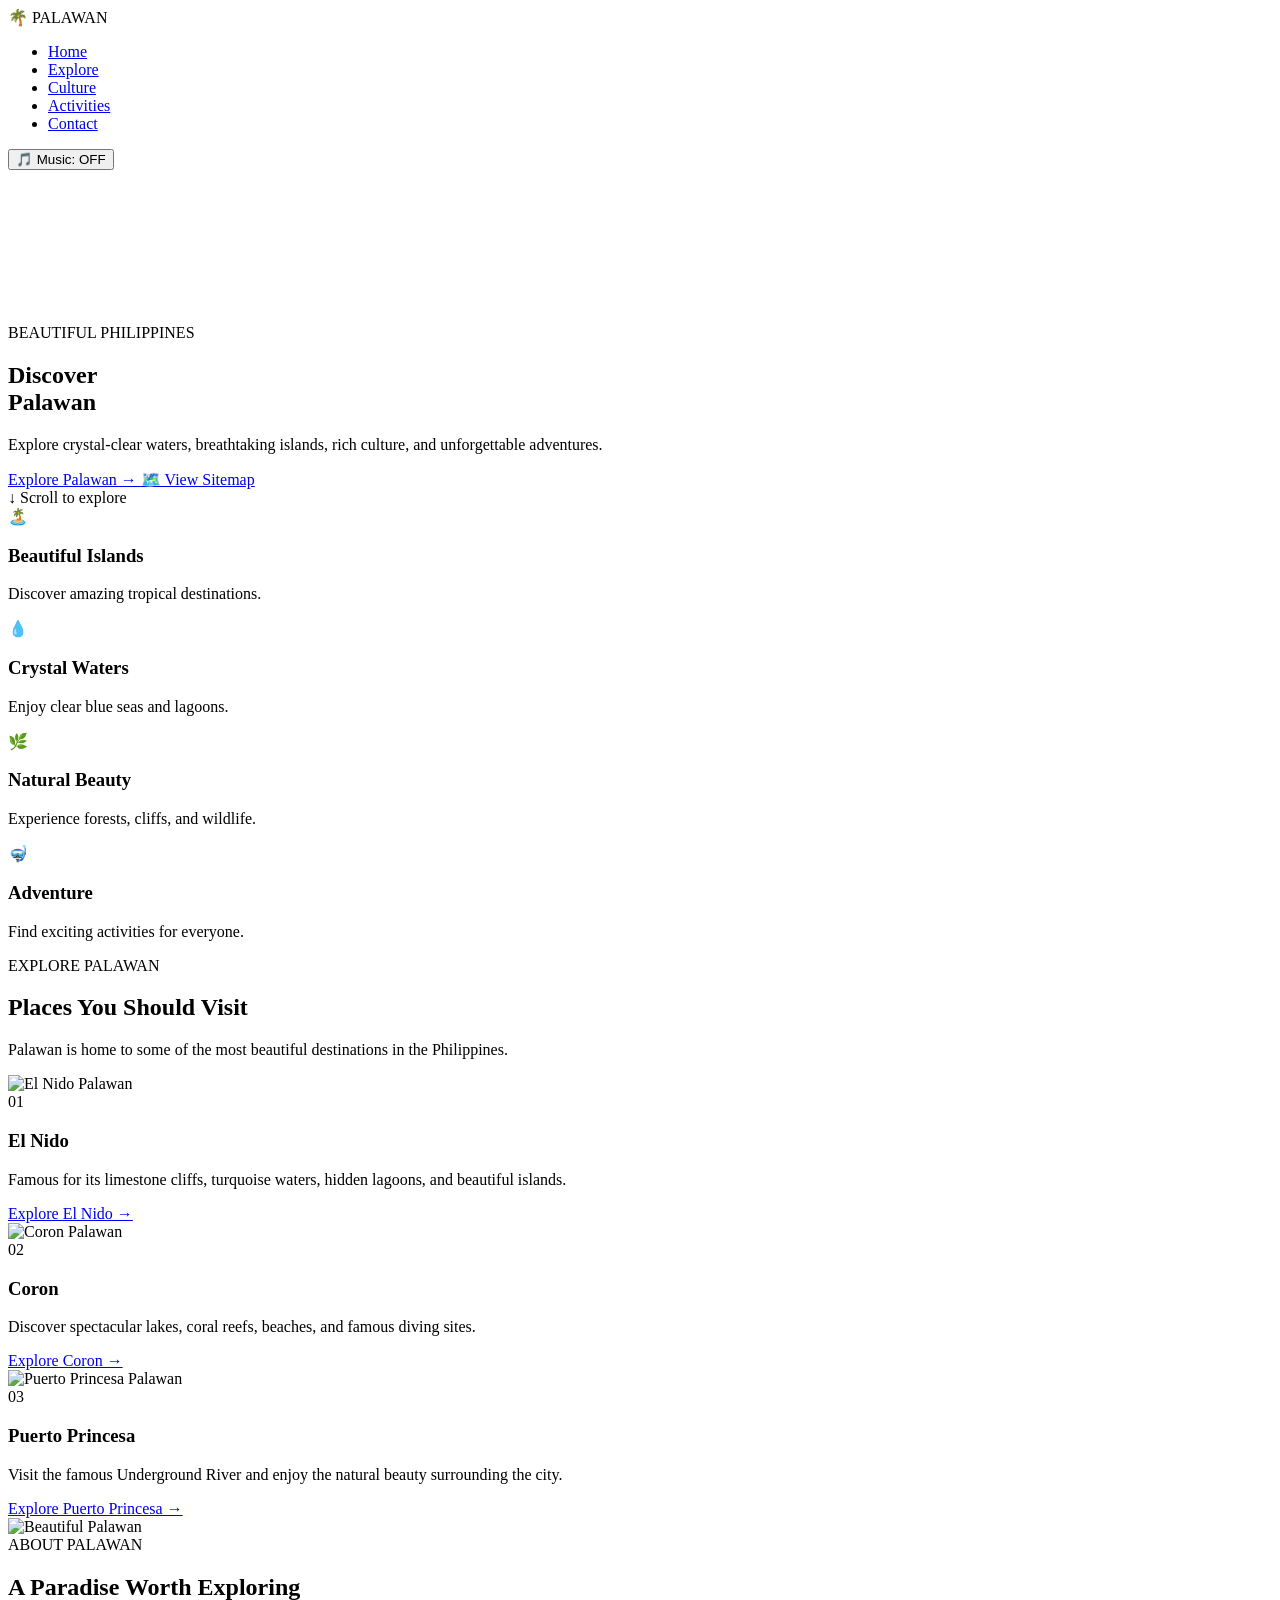
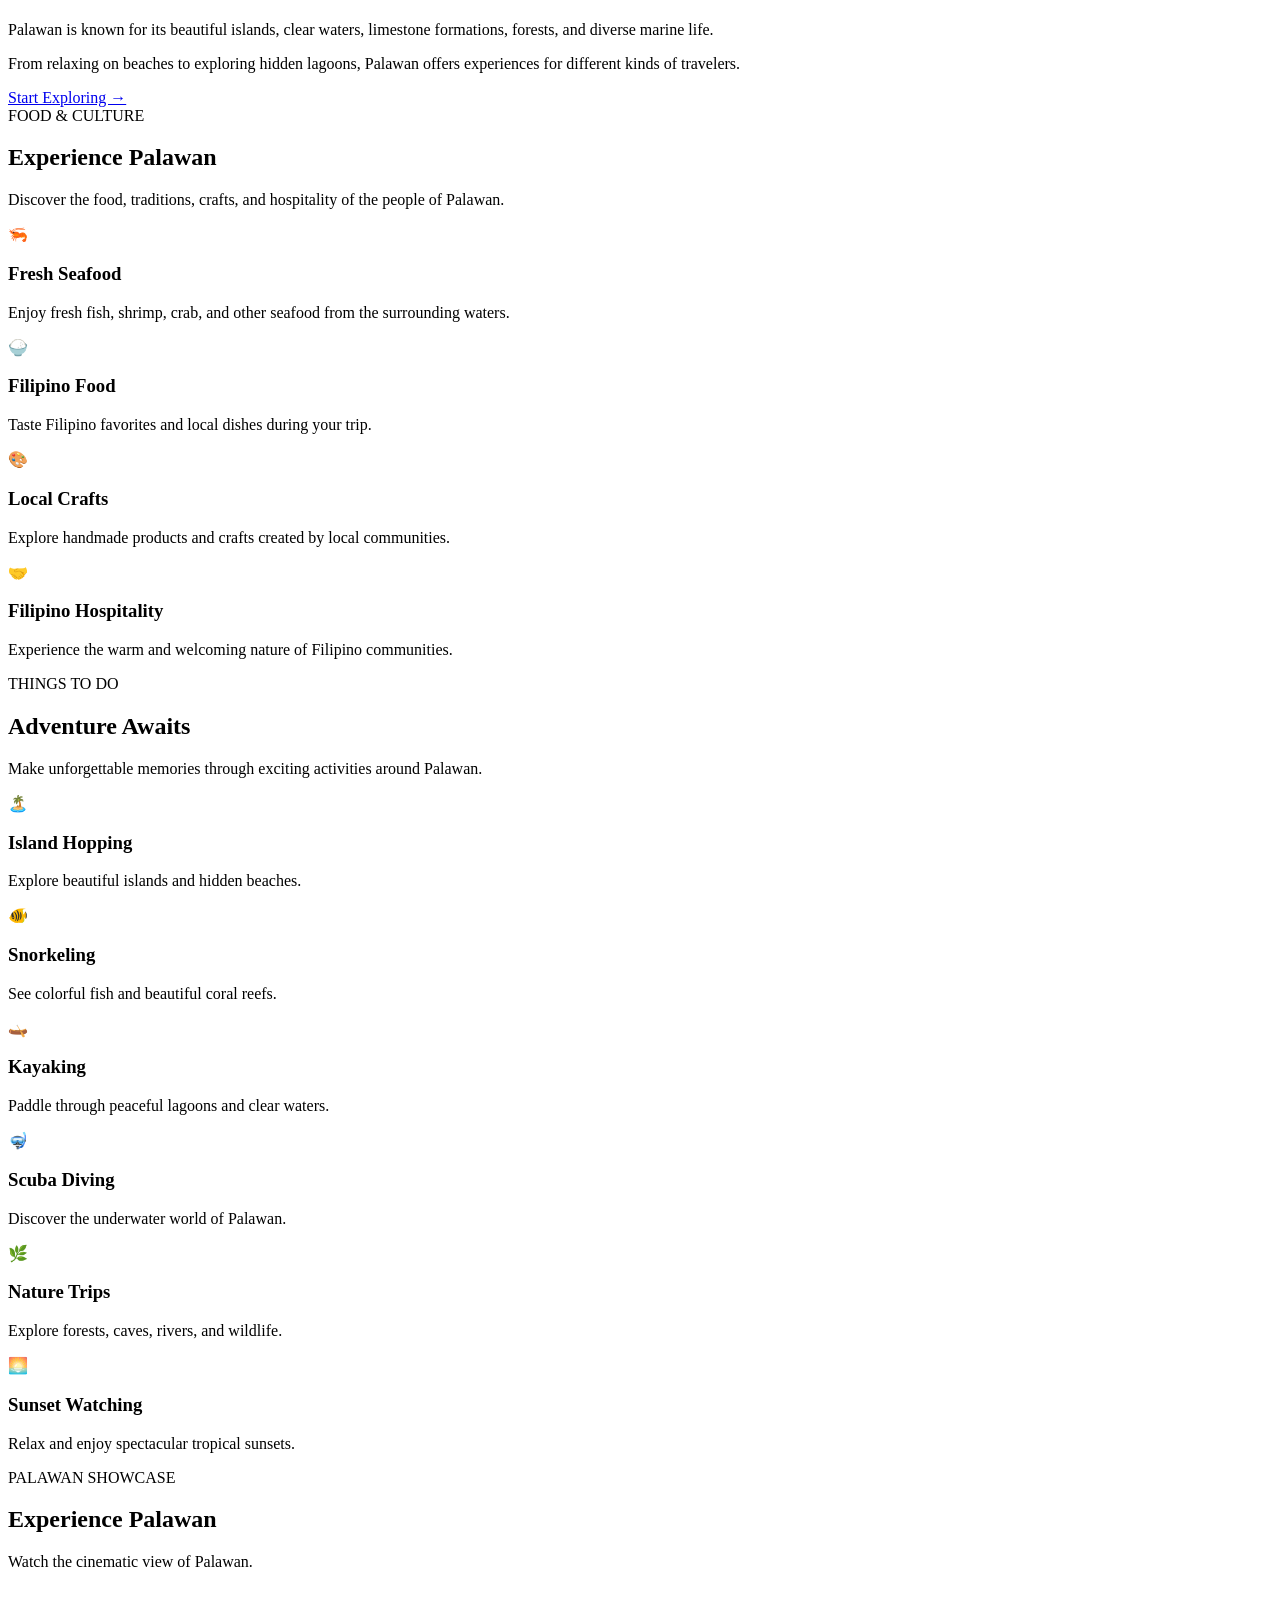
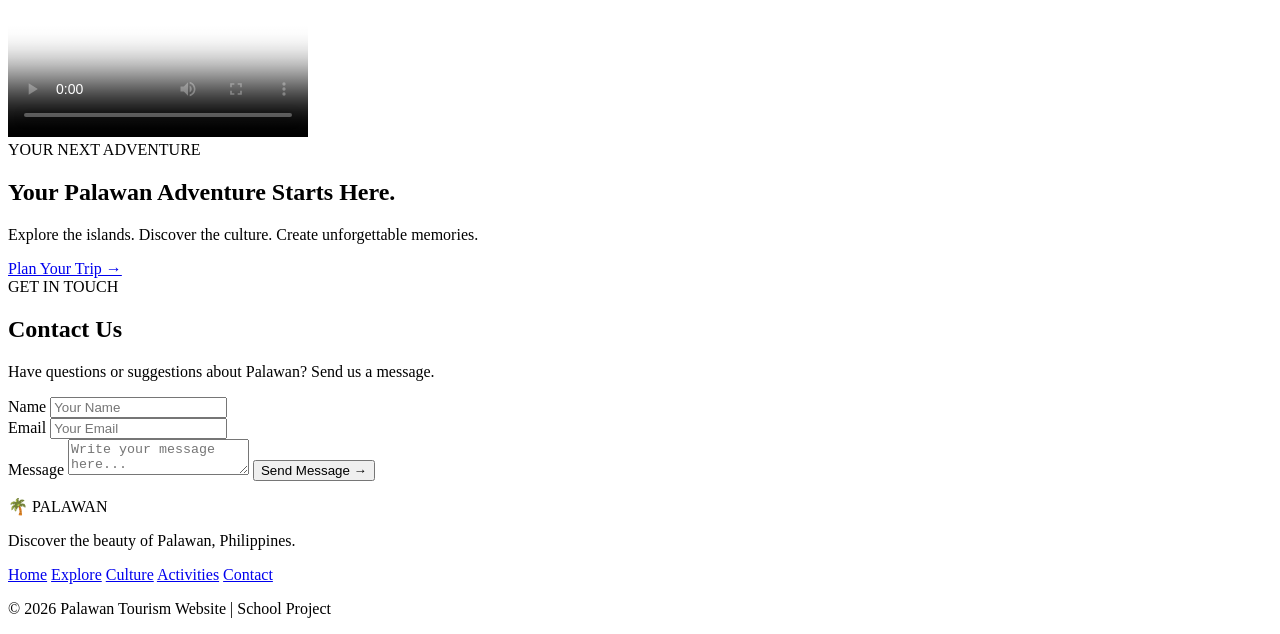
==== index.html @ cff5b1d9 "Create index.html" ====
<!DOCTYPE html>
<html lang="en">

<head>
    <meta charset="UTF-8">
    <meta name="viewport" content="width=device-width, initial-scale=1.0">
    <title>Discover Palawan | Beautiful Philippines</title>
    <link rel="stylesheet" href="CSS/style.css">
</head>

<body>

<header>
    <nav class="navbar">
        <div class="logo">🌴 PALAWAN</div>

        <ul class="nav-links">
            <li><a href="#home">Home</a></li>
            <li><a href="#explore">Explore</a></li>
            <li><a href="#culture">Culture</a></li>
            <li><a href="#activities">Activities</a></li>
            <li><a href="#contact">Contact</a></li>
        </ul>
    </nav>
</header>

<audio id="backgroundMusic"></audio>

<button id="musicButton" class="music-button">
    🎵 Music: OFF
</button>

<section id="home" class="video-hero">

    <video
        class="hero-video"
        autoplay
        muted
        loop
        playsinline>

        <source src="VIDEO/palawan.mp4" type="video/mp4">

    </video>

    <div class="video-overlay"></div>

    <div class="hero-content">

        <span class="small-title">
            BEAUTIFUL PHILIPPINES
        </span>

        <h1>
            Discover<br>
            <span>Palawan</span>
        </h1>

        <p>
            Explore crystal-clear waters, breathtaking islands,
            rich culture, and unforgettable adventures.
        </p>

        <div class="hero-buttons">

            <a href="#explore" class="btn primary">
                Explore Palawan →
            </a>

            <a href="SITEMAP.html" class="btn secondary">
                🗺️ View Sitemap
            </a>

        </div>

    </div>

    <div class="scroll-down">
        ↓ Scroll to explore
    </div>

</section>

<section class="facts">

    <div class="fact">
        <strong>🏝️</strong>
        <h3>Beautiful Islands</h3>
        <p>Discover amazing tropical destinations.</p>
    </div>

    <div class="fact">
        <strong>💧</strong>
        <h3>Crystal Waters</h3>
        <p>Enjoy clear blue seas and lagoons.</p>
    </div>

    <div class="fact">
        <strong>🌿</strong>
        <h3>Natural Beauty</h3>
        <p>Experience forests, cliffs, and wildlife.</p>
    </div>

    <div class="fact">
        <strong>🤿</strong>
        <h3>Adventure</h3>
        <p>Find exciting activities for everyone.</p>
    </div>

</section>

<section id="explore" class="section">

    <div class="heading">

        <span>EXPLORE PALAWAN</span>

        <h2>Places You Should Visit</h2>

        <p>
            Palawan is home to some of the most beautiful
            destinations in the Philippines.
        </p>

    </div>

    <div class="destination-grid">

        <article class="destination-card">

            <div class="card-image">
                <img src="IMAGES/elnido.jpg" alt="El Nido Palawan">
            </div>

            <div class="card-content">

                <span>01</span>

                <h3>El Nido</h3>

                <p>
                    Famous for its limestone cliffs,
                    turquoise waters, hidden lagoons,
                    and beautiful islands.
                </p>

                <a href="#activities">Explore El Nido →</a>

            </div>

        </article>

        <article class="destination-card">

            <div class="card-image">
                <img src="IMAGES/coron.jpg" alt="Coron Palawan">
            </div>

            <div class="card-content">

                <span>02</span>

                <h3>Coron</h3>

                <p>
                    Discover spectacular lakes, coral reefs,
                    beaches, and famous diving sites.
                </p>

                <a href="#activities">Explore Coron →</a>

            </div>

        </article>

        <article class="destination-card">

            <div class="card-image">
                <img src="IMAGES/puerto-princesa.jpg" alt="Puerto Princesa Palawan">
            </div>

            <div class="card-content">

                <span>03</span>

                <h3>Puerto Princesa</h3>

                <p>
                    Visit the famous Underground River and
                    enjoy the natural beauty surrounding the city.
                </p>

                <a href="#activities">Explore Puerto Princesa →</a>

            </div>

        </article>

    </div>

</section>

<section class="feature-section">

    <div class="feature-image">
        <img src="IMAGES/palawan.jpg" alt="Beautiful Palawan">
    </div>

    <div class="feature-content">

        <span>ABOUT PALAWAN</span>

        <h2>A Paradise Worth Exploring</h2>

        <p>
            Palawan is known for its beautiful islands,
            clear waters, limestone formations, forests,
            and diverse marine life.
        </p>

        <p>
            From relaxing on beaches to exploring hidden
            lagoons, Palawan offers experiences for
            different kinds of travelers.
        </p>

        <a href="#activities" class="btn primary">
            Start Exploring →
        </a>

    </div>

</section>

<section id="culture" class="section culture-section">

    <div class="heading">

        <span>FOOD & CULTURE</span>

        <h2>Experience Palawan</h2>

        <p>
            Discover the food, traditions, crafts,
            and hospitality of the people of Palawan.
        </p>

    </div>

    <div class="culture-grid">

        <div class="culture-card">
            <div class="icon">🦐</div>
            <h3>Fresh Seafood</h3>
            <p>
                Enjoy fresh fish, shrimp, crab,
                and other seafood from the surrounding waters.
            </p>
        </div>

        <div class="culture-card">
            <div class="icon">🍚</div>
            <h3>Filipino Food</h3>
            <p>
                Taste Filipino favorites and local
                dishes during your trip.
            </p>
        </div>

        <div class="culture-card">
            <div class="icon">🎨</div>
            <h3>Local Crafts</h3>
            <p>
                Explore handmade products and crafts
                created by local communities.
            </p>
        </div>

        <div class="culture-card">
            <div class="icon">🤝</div>
            <h3>Filipino Hospitality</h3>
            <p>
                Experience the warm and welcoming
                nature of Filipino communities.
            </p>
        </div>

    </div>

</section>

<section id="activities" class="activities-section">

    <div class="heading light">

        <span>THINGS TO DO</span>

        <h2>Adventure Awaits</h2>

        <p>
            Make unforgettable memories through
            exciting activities around Palawan.
        </p>

    </div>

    <div class="activities-grid">

        <div class="activity">
            <span>🏝️</span>
            <h3>Island Hopping</h3>
            <p>Explore beautiful islands and hidden beaches.</p>
        </div>

        <div class="activity">
            <span>🐠</span>
            <h3>Snorkeling</h3>
            <p>See colorful fish and beautiful coral reefs.</p>
        </div>

        <div class="activity">
            <span>🛶</span>
            <h3>Kayaking</h3>
            <p>Paddle through peaceful lagoons and clear waters.</p>
        </div>

        <div class="activity">
            <span>🤿</span>
            <h3>Scuba Diving</h3>
            <p>Discover the underwater world of Palawan.</p>
        </div>

        <div class="activity">
            <span>🌿</span>
            <h3>Nature Trips</h3>
            <p>Explore forests, caves, rivers, and wildlife.</p>
        </div>

        <div class="activity">
            <span>🌅</span>
            <h3>Sunset Watching</h3>
            <p>Relax and enjoy spectacular tropical sunsets.</p>
        </div>

    </div>

</section>

<section class="video-section">

    <div class="heading">

        <span>PALAWAN SHOWCASE</span>

        <h2>Experience Palawan</h2>

        <p>
            Watch the cinematic view of Palawan.
        </p>

    </div>

    <div class="showcase-video">

        <video controls poster="IMAGES/palawan.jpg">

            <source src="VIDEO/palawan.mp4" type="video/mp4">

        </video>

    </div>

</section>

<section class="cta">

    <span>YOUR NEXT ADVENTURE</span>

    <h2>Your Palawan Adventure Starts Here.</h2>

    <p>
        Explore the islands. Discover the culture.
        Create unforgettable memories.
    </p>

    <a href="#contact" class="btn dark">
        Plan Your Trip →
    </a>

</section>

<section id="contact" class="contact-section">

    <div class="heading">

        <span>GET IN TOUCH</span>

        <h2>Contact Us</h2>

        <p>
            Have questions or suggestions about Palawan?
            Send us a message.
        </p>

    </div>

    <form id="contactForm" class="contact-form">

        <div class="form-row">

            <div>
                <label for="name">Name</label>

                <input
                    type="text"
                    id="name"
                    placeholder="Your Name"
                    required>
            </div>

            <div>
                <label for="email">Email</label>

                <input
                    type="email"
                    id="email"
                    placeholder="Your Email"
                    required>
            </div>

        </div>

        <label for="message">Message</label>

        <textarea
            id="message"
            placeholder="Write your message here..."
            required></textarea>

        <button
            type="submit"
            class="btn primary">

            Send Message →

        </button>

        <p id="formMessage"></p>

    </form>

</section>

<footer>

    <div class="footer-logo">
        🌴 PALAWAN
    </div>

    <p>
        Discover the beauty of Palawan, Philippines.
    </p>

    <div class="footer-links">

        <a href="#home">Home</a>
        <a href="#explore">Explore</a>
        <a href="#culture">Culture</a>
        <a href="#activities">Activities</a>
        <a href="#contact">Contact</a>

    </div>

    <p class="copyright">
        © 2026 Palawan Tourism Website | School Project
    </p>

</footer>

<script src="JAVASCRIPT/script.js"></script>

</body>
</html>
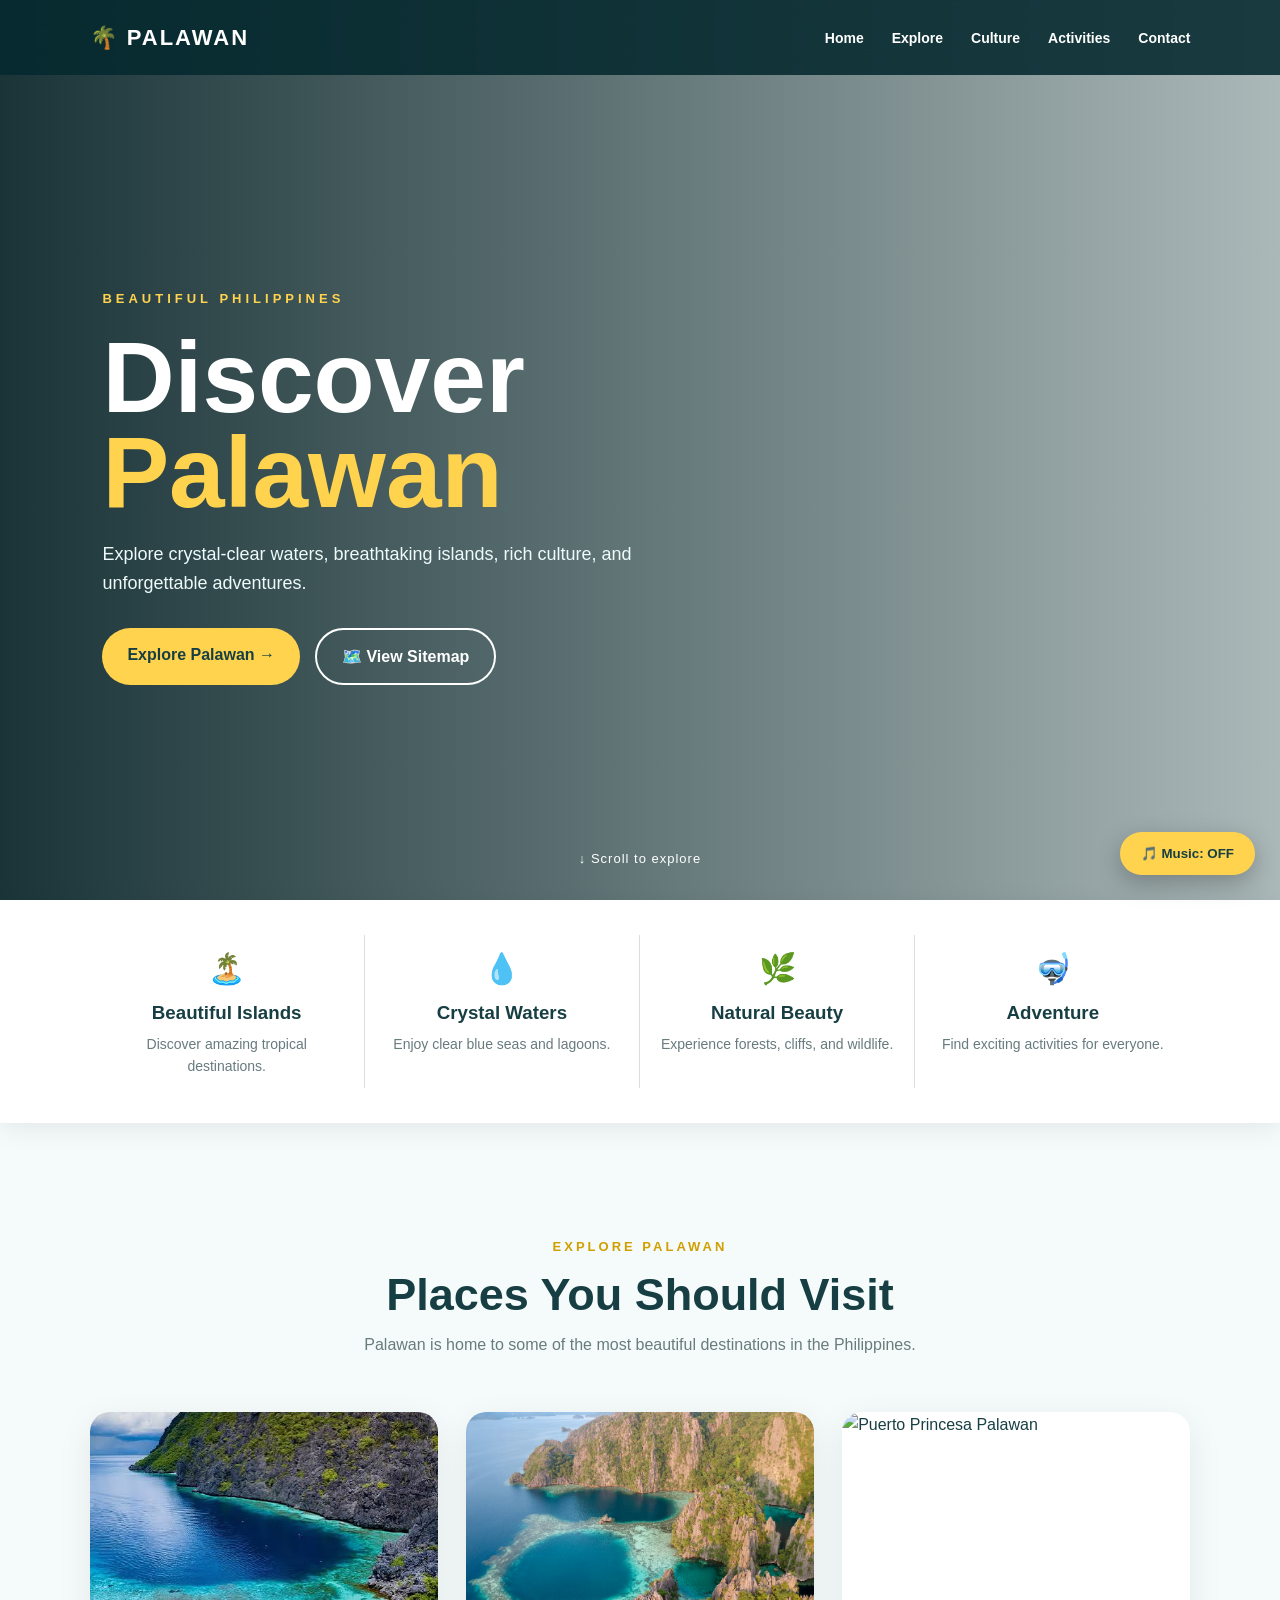
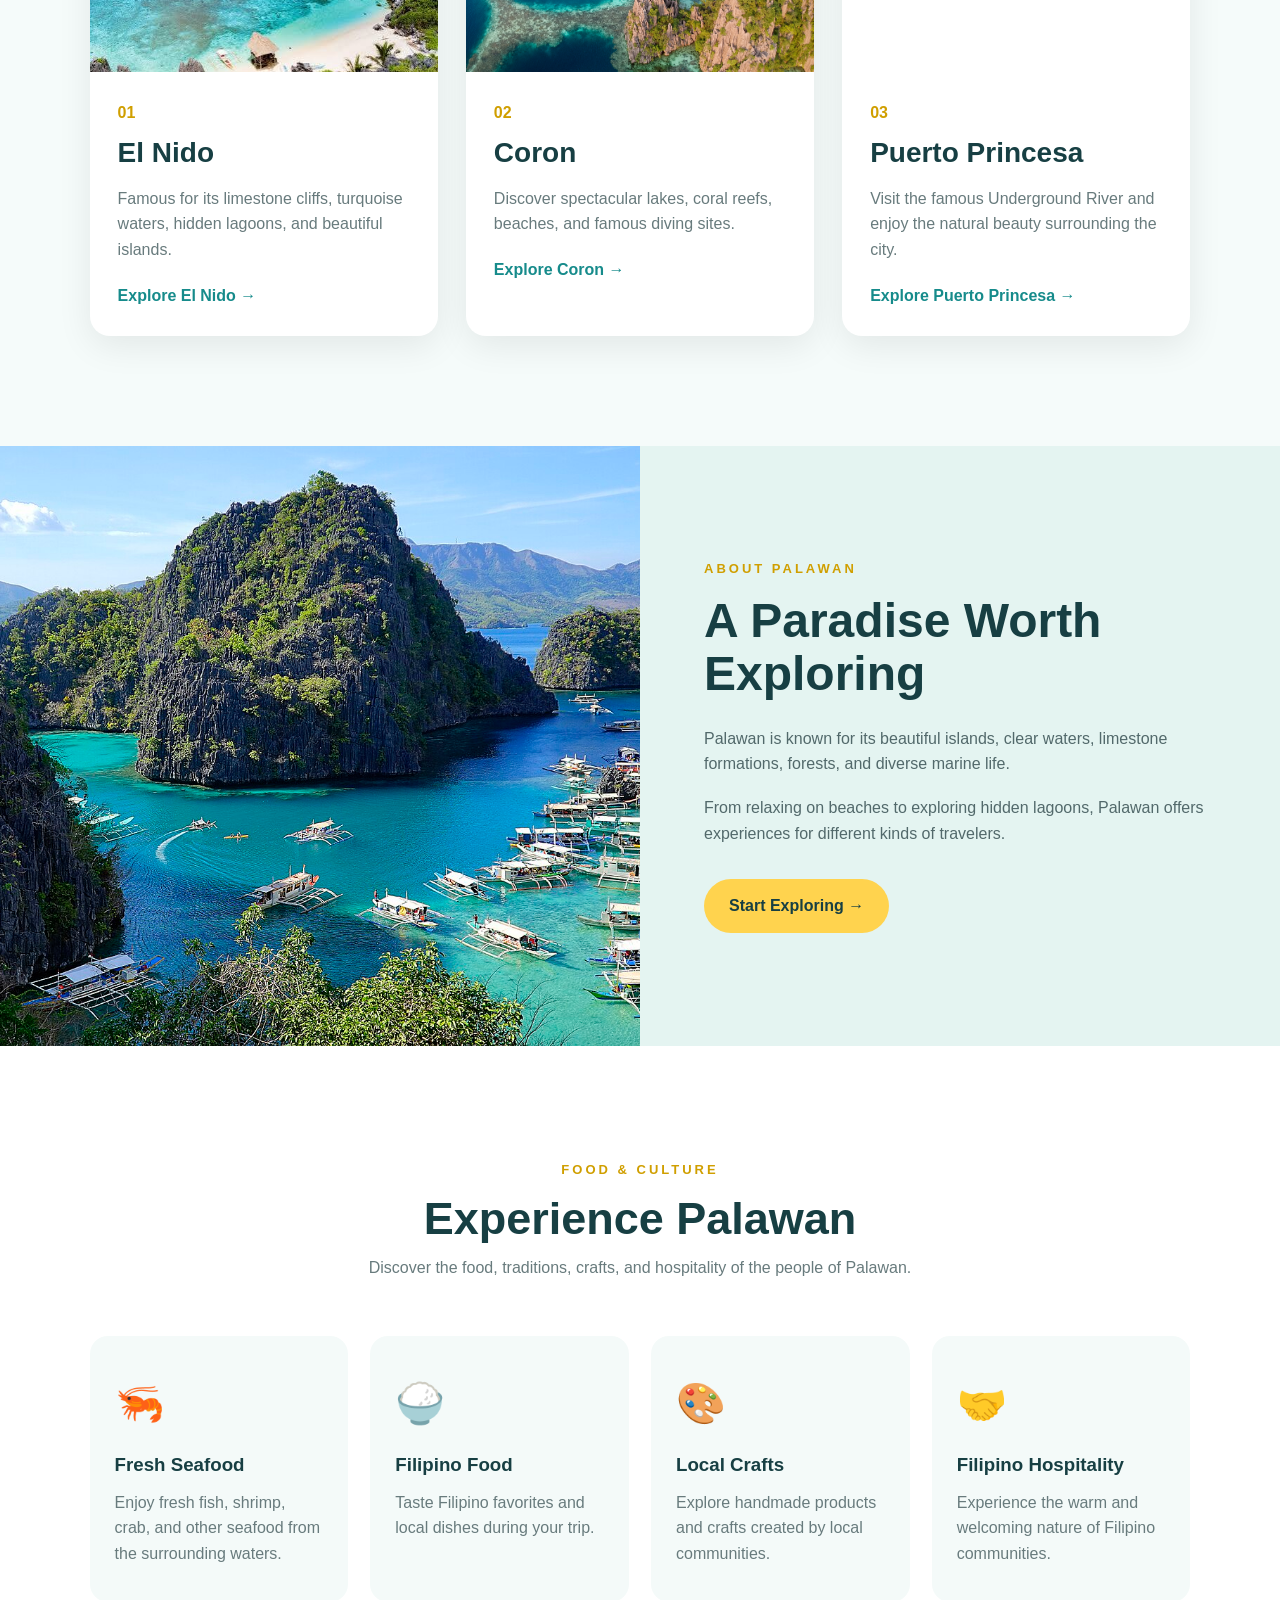
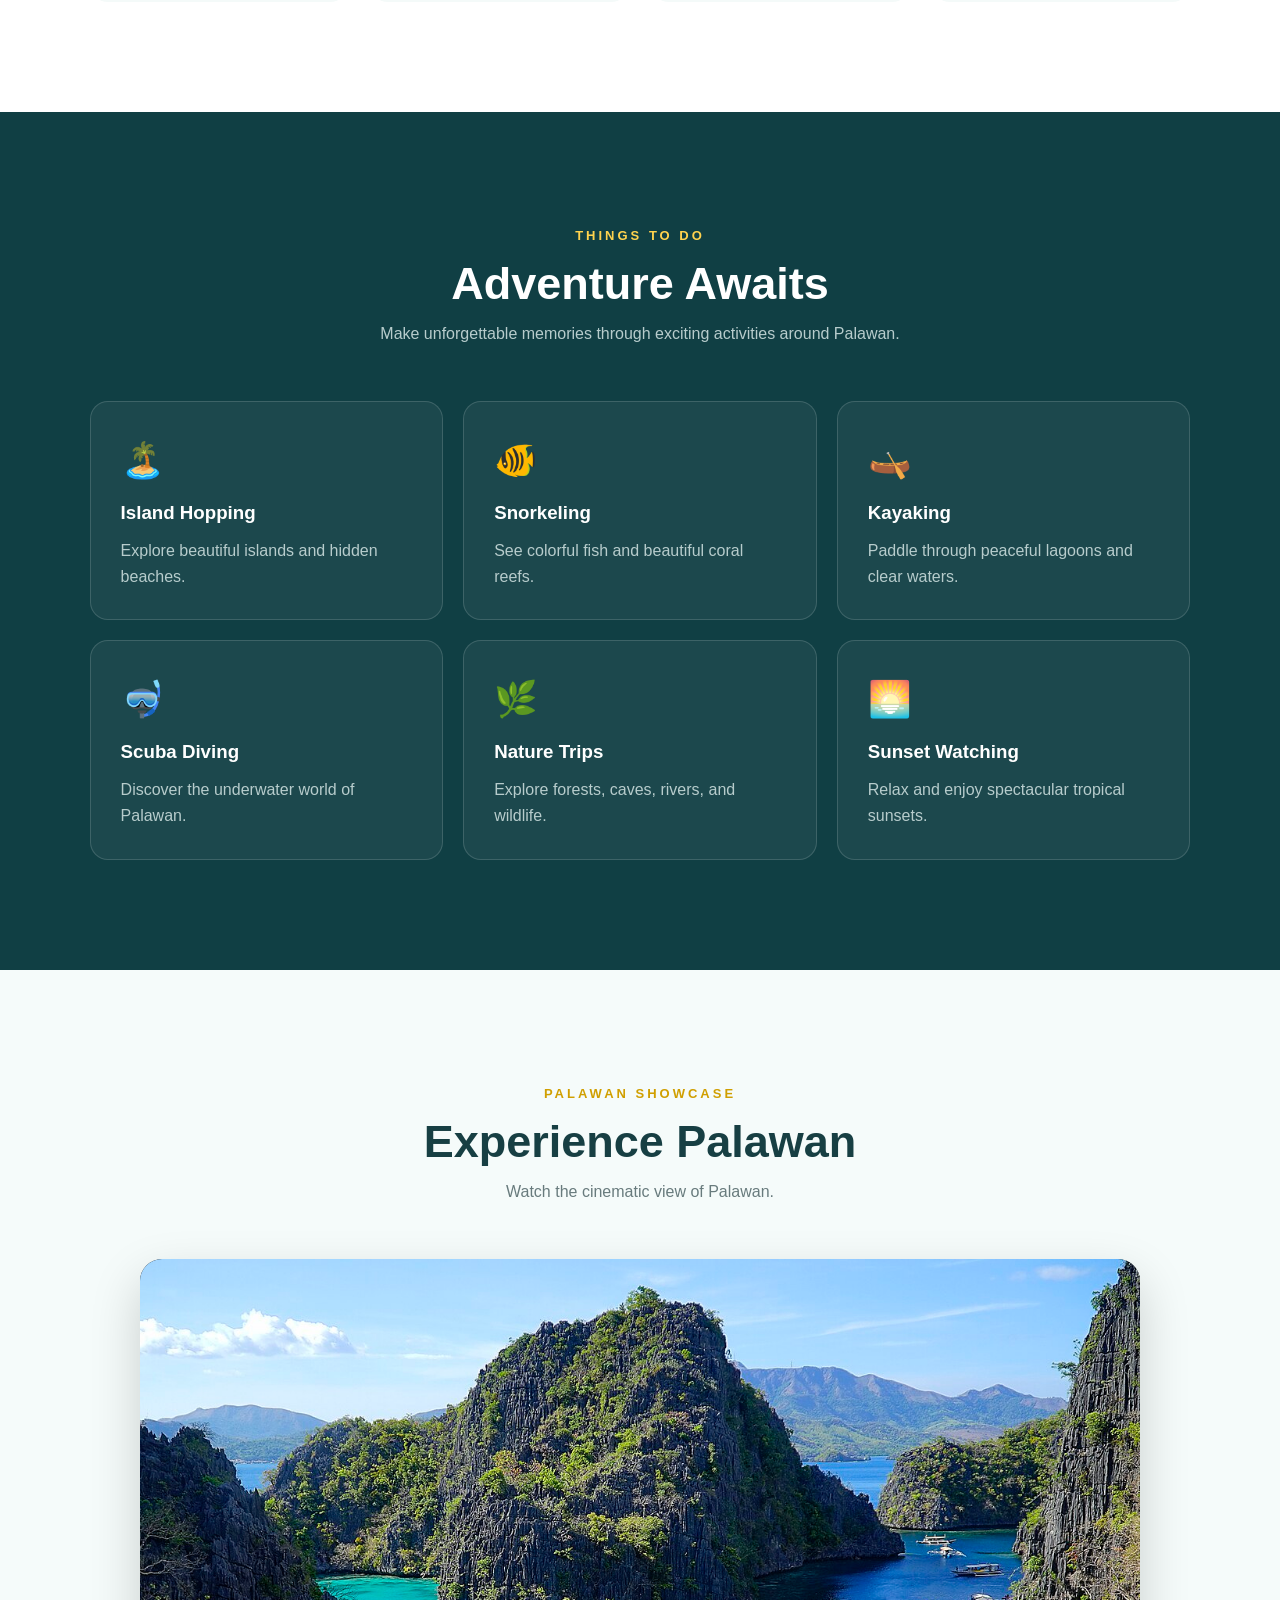
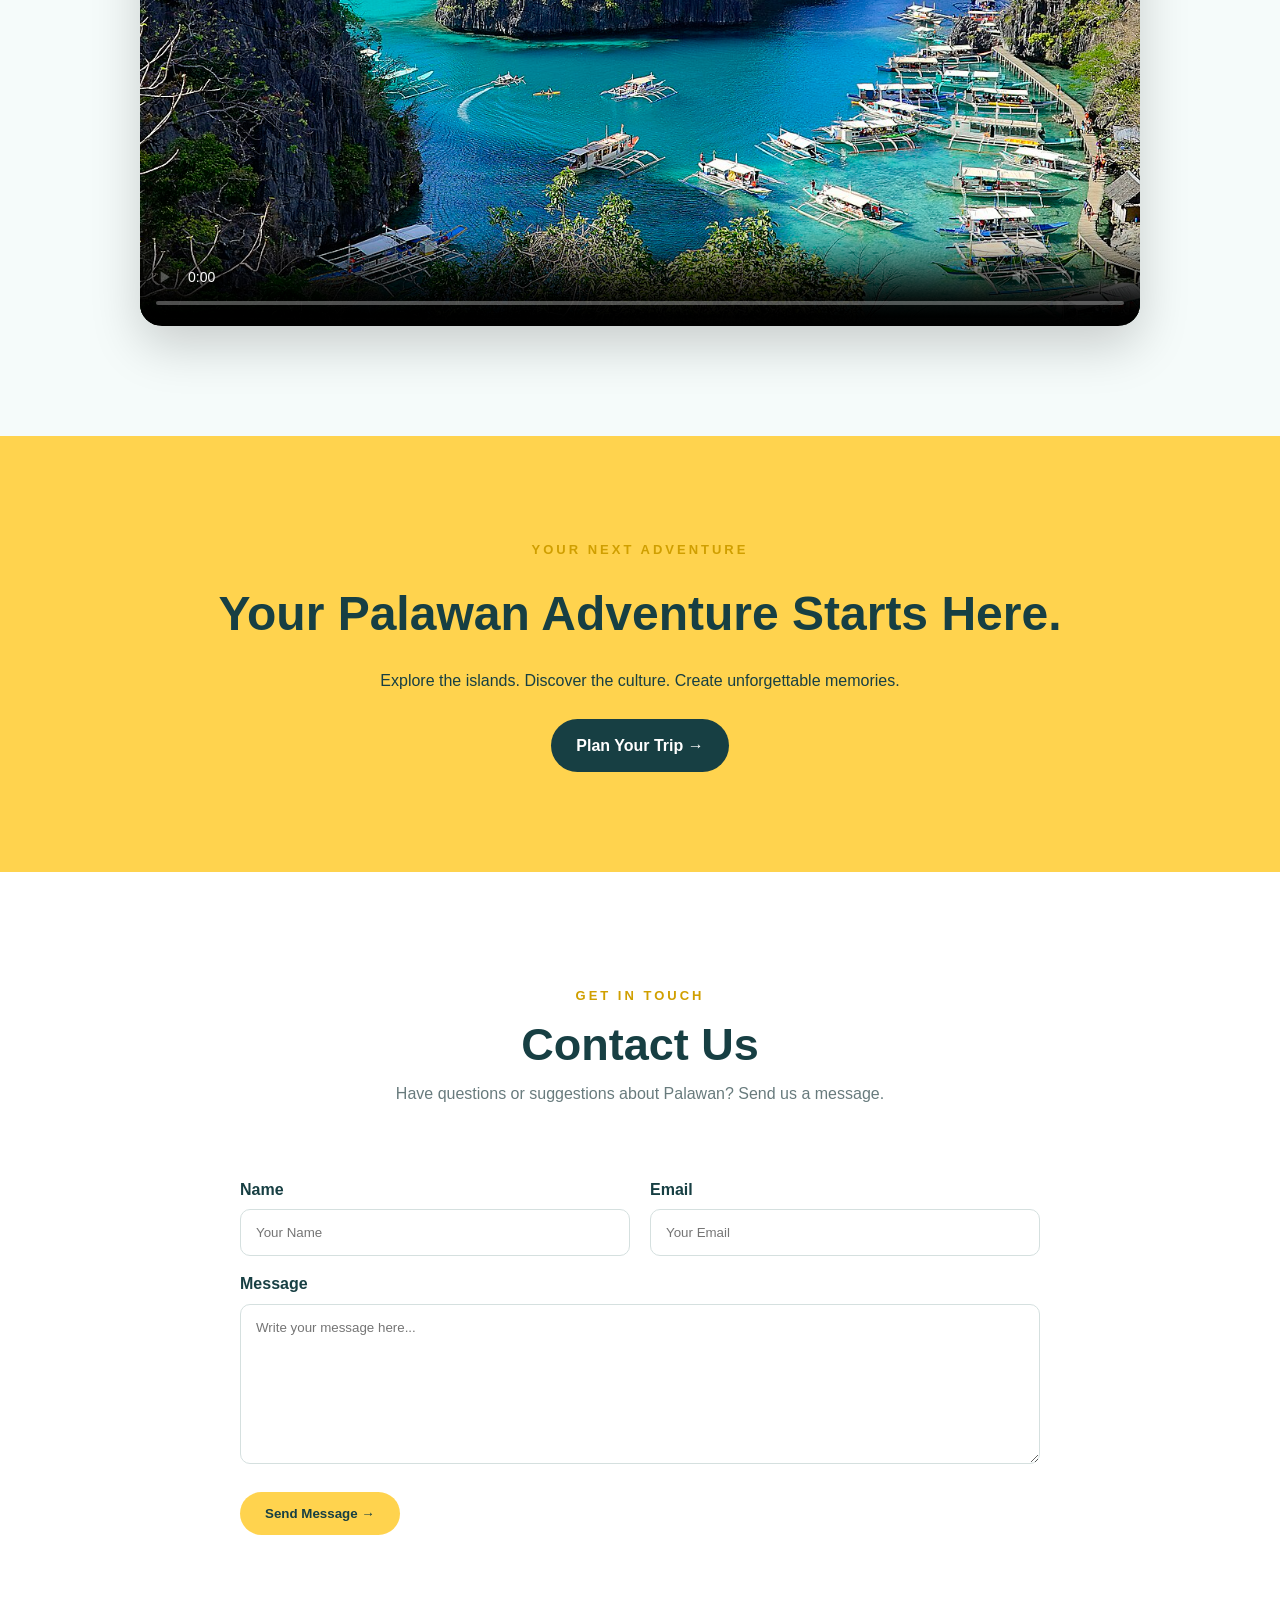
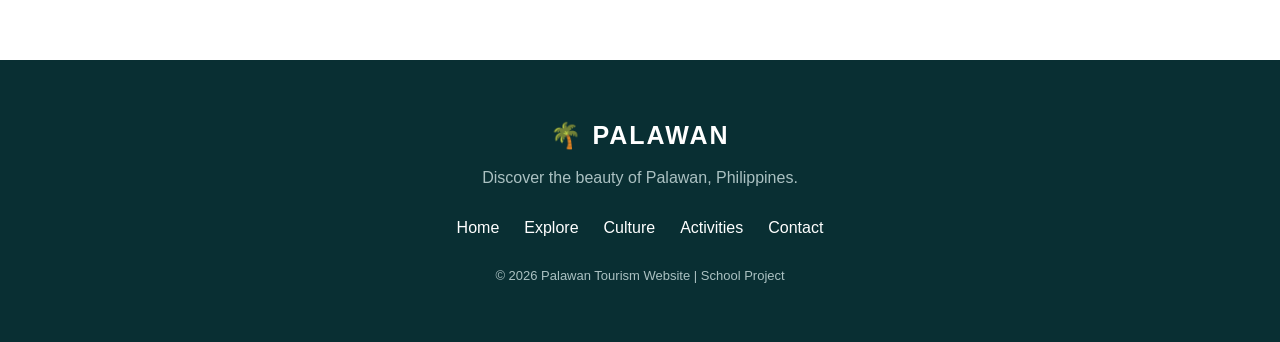
==== commit 858f80fa: "Update index.html" ====
--- a/index.html
+++ b/index.html
@@ -39,7 +39,7 @@
         loop
         playsinline>
 
-        <source src="VIDEO/palawan.mp4" type="video/mp4">
+        <source src="Video/palawan.mp4" type="video/mp4">
 
     </video>
 
@@ -129,7 +129,7 @@
         <article class="destination-card">
 
             <div class="card-image">
-                <img src="IMAGES/elnido.jpg" alt="El Nido Palawan">
+                <img src="Images/elnido.jpg" alt="El Nido Palawan">
             </div>
 
             <div class="card-content">
@@ -153,7 +153,7 @@
         <article class="destination-card">
 
             <div class="card-image">
-                <img src="IMAGES/coron.jpg" alt="Coron Palawan">
+                <img src="Images/coron.jpg" alt="Coron Palawan">
             </div>
 
             <div class="card-content">
@@ -203,7 +203,7 @@
 <section class="feature-section">
 
     <div class="feature-image">
-        <img src="IMAGES/palawan.jpg" alt="Beautiful Palawan">
+        <img src="Images/palawan.jpg" alt="Beautiful Palawan">
     </div>
 
     <div class="feature-content">
@@ -362,9 +362,9 @@
 
     <div class="showcase-video">
 
-        <video controls poster="IMAGES/palawan.jpg">
-
-            <source src="VIDEO/palawan.mp4" type="video/mp4">
+        <video controls poster="Images/palawan.jpg">
+
+            <source src="Video/palawan.mp4" type="video/mp4">
 
         </video>
 
@@ -477,7 +477,7 @@
 
 </footer>
 
-<script src="JAVASCRIPT/script.js"></script>
+<script src="Javascript/script.js"></script>
 
 </body>
 </html>
--- a/CSS/style.css
+++ b/CSS/style.css
@@ -0,0 +1,656 @@
+* {
+    margin: 0;
+    padding: 0;
+    box-sizing: border-box;
+}
+
+html {
+    scroll-behavior: smooth;
+}
+
+body {
+    font-family: Arial, Helvetica, sans-serif;
+    color: #173f43;
+    background: #f5fbfa;
+    line-height: 1.6;
+}
+
+header {
+    position: fixed;
+    top: 0;
+    width: 100%;
+    z-index: 1000;
+}
+
+.navbar {
+    min-height: 75px;
+    padding: 15px 7%;
+    display: flex;
+    align-items: center;
+    justify-content: space-between;
+    background: rgba(5, 42, 47, 0.88);
+    backdrop-filter: blur(12px);
+}
+
+.logo {
+    color: white;
+    font-size: 22px;
+    font-weight: bold;
+    letter-spacing: 2px;
+}
+
+.nav-links {
+    display: flex;
+    list-style: none;
+    gap: 28px;
+}
+
+.nav-links a {
+    color: white;
+    text-decoration: none;
+    font-size: 14px;
+    font-weight: bold;
+    transition: 0.3s;
+}
+
+.nav-links a:hover {
+    color: #ffd34e;
+}
+
+.music-button {
+    position: fixed;
+    right: 25px;
+    bottom: 25px;
+    z-index: 999;
+    border: none;
+    border-radius: 50px;
+    padding: 14px 21px;
+    background: #ffd34e;
+    color: #173f43;
+    font-weight: bold;
+    cursor: pointer;
+    box-shadow: 0 8px 25px rgba(0,0,0,0.25);
+    transition: 0.3s;
+}
+
+.music-button:hover {
+    transform: translateY(-4px);
+}
+
+.music-button:active {
+    transform: scale(0.95);
+}
+
+.video-hero {
+    height: 100vh;
+    min-height: 650px;
+    position: relative;
+    overflow: hidden;
+    display: flex;
+    align-items: center;
+}
+
+.hero-video {
+    position: absolute;
+    top: 0;
+    left: 0;
+    width: 100%;
+    height: 100%;
+    object-fit: cover;
+    z-index: 0;
+}
+
+.video-overlay {
+    position: absolute;
+    inset: 0;
+    background: linear-gradient(
+        90deg,
+        rgba(2, 30, 34, 0.90),
+        rgba(2, 30, 34, 0.30)
+    );
+    z-index: 1;
+}
+
+.hero-content {
+    position: relative;
+    z-index: 2;
+    max-width: 750px;
+    margin-left: 8%;
+    color: white;
+    padding-top: 70px;
+}
+
+.small-title {
+    color: #ffd34e;
+    font-weight: bold;
+    letter-spacing: 4px;
+    font-size: 13px;
+}
+
+.hero-content h1 {
+    font-size: clamp(55px, 8vw, 100px);
+    line-height: 0.95;
+    margin: 20px 0;
+}
+
+.hero-content h1 span {
+    color: #ffd34e;
+}
+
+.hero-content p {
+    max-width: 600px;
+    font-size: 18px;
+    margin-bottom: 30px;
+    color: #eefafa;
+}
+
+.hero-buttons {
+    display: flex;
+    gap: 15px;
+    flex-wrap: wrap;
+}
+
+.scroll-down {
+    position: absolute;
+    z-index: 2;
+    bottom: 30px;
+    left: 50%;
+    transform: translateX(-50%);
+    color: white;
+    font-size: 13px;
+    letter-spacing: 1px;
+    animation: bounce 2s infinite;
+}
+
+@keyframes bounce {
+    0%, 100% {
+        transform: translate(-50%, 0);
+    }
+
+    50% {
+        transform: translate(-50%, -8px);
+    }
+}
+
+.btn {
+    display: inline-block;
+    padding: 14px 25px;
+    border-radius: 50px;
+    text-decoration: none;
+    font-weight: bold;
+    transition: 0.3s;
+}
+
+.btn.primary {
+    background: #ffd34e;
+    color: #173f43;
+}
+
+.btn.secondary {
+    border: 2px solid white;
+    color: white;
+}
+
+.btn.dark {
+    background: #173f43;
+    color: white;
+}
+
+.btn:hover {
+    transform: translateY(-4px);
+    box-shadow: 0 10px 25px rgba(0,0,0,0.25);
+}
+
+.btn:active {
+    transform: scale(0.96);
+}
+
+.facts {
+    display: grid;
+    grid-template-columns: repeat(4, 1fr);
+    background: white;
+    padding: 35px 7%;
+    box-shadow: 0 5px 25px rgba(0,0,0,0.08);
+}
+
+.fact {
+    text-align: center;
+    padding: 10px 20px;
+    border-right: 1px solid #ddd;
+}
+
+.fact:last-child {
+    border-right: none;
+}
+
+.fact strong {
+    font-size: 30px;
+}
+
+.fact h3 {
+    margin: 5px 0;
+}
+
+.fact p {
+    color: #687b7d;
+    font-size: 14px;
+}
+
+.section {
+    padding: 110px 7%;
+}
+
+.heading {
+    text-align: center;
+    max-width: 700px;
+    margin: 0 auto 55px;
+}
+
+.heading span,
+.feature-content > span,
+.cta > span {
+    color: #d09f00;
+    font-weight: bold;
+    letter-spacing: 3px;
+    font-size: 13px;
+}
+
+.heading h2 {
+    font-size: 45px;
+    line-height: 1.1;
+    margin: 12px 0;
+}
+
+.heading p {
+    color: #687b7d;
+}
+
+.destination-grid {
+    display: grid;
+    grid-template-columns: repeat(3, 1fr);
+    gap: 28px;
+}
+
+.destination-card {
+    background: white;
+    border-radius: 20px;
+    overflow: hidden;
+    box-shadow: 0 10px 35px rgba(0,0,0,0.08);
+    transition: 0.4s;
+}
+
+.destination-card:hover {
+    transform: translateY(-10px);
+    box-shadow: 0 20px 45px rgba(0,0,0,0.15);
+}
+
+.card-image {
+    height: 260px;
+    overflow: hidden;
+}
+
+.card-image img {
+    width: 100%;
+    height: 100%;
+    object-fit: cover;
+    transition: 0.5s;
+}
+
+.destination-card:hover img {
+    transform: scale(1.08);
+}
+
+.card-content {
+    padding: 28px;
+}
+
+.card-content > span {
+    color: #d09f00;
+    font-weight: bold;
+}
+
+.card-content h3 {
+    font-size: 28px;
+    margin: 5px 0 10px;
+}
+
+.card-content p {
+    color: #687b7d;
+    margin-bottom: 20px;
+}
+
+.card-content a {
+    color: #168b8b;
+    text-decoration: none;
+    font-weight: bold;
+}
+
+.feature-section {
+    display: grid;
+    grid-template-columns: 1fr 1fr;
+    background: #e4f4f1;
+}
+
+.feature-image {
+    min-height: 600px;
+}
+
+.feature-image img {
+    width: 100%;
+    height: 100%;
+    object-fit: cover;
+}
+
+.feature-content {
+    padding: 90px 10%;
+    display: flex;
+    flex-direction: column;
+    justify-content: center;
+}
+
+.feature-content h2 {
+    font-size: 48px;
+    line-height: 1.1;
+    margin: 15px 0 25px;
+}
+
+.feature-content p {
+    color: #52696b;
+    margin-bottom: 18px;
+}
+
+.feature-content .btn {
+    align-self: flex-start;
+    margin-top: 15px;
+}
+
+.culture-section {
+    background: white;
+}
+
+.culture-grid {
+    display: grid;
+    grid-template-columns: repeat(4, 1fr);
+    gap: 22px;
+}
+
+.culture-card {
+    padding: 35px 25px;
+    border-radius: 18px;
+    background: #f4faf9;
+    transition: 0.3s;
+}
+
+.culture-card:hover {
+    transform: translateY(-7px);
+    background: #e4f4f1;
+}
+
+.icon {
+    font-size: 40px;
+    margin-bottom: 15px;
+}
+
+.culture-card h3 {
+    margin-bottom: 10px;
+}
+
+.culture-card p {
+    color: #687b7d;
+}
+
+.activities-section {
+    padding: 110px 7%;
+    background: #103f44;
+    color: white;
+}
+
+.heading.light p {
+    color: #b7cccc;
+}
+
+.heading.light span {
+    color: #ffd34e;
+}
+
+.activities-grid {
+    display: grid;
+    grid-template-columns: repeat(3, 1fr);
+    gap: 20px;
+}
+
+.activity {
+    padding: 30px;
+    border: 1px solid rgba(255,255,255,0.15);
+    border-radius: 18px;
+    background: rgba(255,255,255,0.05);
+    transition: 0.3s;
+}
+
+.activity:hover {
+    transform: translateY(-6px);
+    background: rgba(255,255,255,0.10);
+}
+
+.activity span {
+    font-size: 35px;
+}
+
+.activity h3 {
+    margin: 10px 0;
+}
+
+.activity p {
+    color: #b7cccc;
+}
+
+.video-section {
+    padding: 110px 7%;
+    background: #f5fbfa;
+}
+
+.showcase-video {
+    max-width: 1000px;
+    margin: auto;
+    background: black;
+    border-radius: 22px;
+    overflow: hidden;
+    box-shadow: 0 20px 50px rgba(0,0,0,0.18);
+}
+
+.showcase-video video {
+    width: 100%;
+    display: block;
+}
+
+.cta {
+    padding: 100px 7%;
+    text-align: center;
+    background: #ffd34e;
+}
+
+.cta h2 {
+    font-size: 48px;
+    max-width: 850px;
+    margin: 15px auto;
+}
+
+.cta p {
+    margin-bottom: 25px;
+}
+
+.contact-section {
+    padding: 110px 7%;
+    background: white;
+}
+
+.contact-form {
+    max-width: 800px;
+    margin: auto;
+}
+
+.form-row {
+    display: grid;
+    grid-template-columns: 1fr 1fr;
+    gap: 20px;
+}
+
+.contact-form label {
+    display: block;
+    font-weight: bold;
+    margin: 15px 0 7px;
+}
+
+.contact-form input,
+.contact-form textarea {
+    width: 100%;
+    padding: 15px;
+    border: 1px solid #d5e0df;
+    border-radius: 10px;
+    font-family: inherit;
+    outline: none;
+}
+
+.contact-form input:focus,
+.contact-form textarea:focus {
+    border-color: #168b8b;
+}
+
+.contact-form textarea {
+    min-height: 160px;
+    resize: vertical;
+}
+
+.contact-form button {
+    border: none;
+    cursor: pointer;
+    margin-top: 20px;
+}
+
+#formMessage {
+    margin-top: 15px;
+    font-weight: bold;
+    color: #168b8b;
+}
+
+footer {
+    background: #092f33;
+    color: white;
+    text-align: center;
+    padding: 55px 7%;
+}
+
+.footer-logo {
+    font-size: 25px;
+    font-weight: bold;
+    letter-spacing: 2px;
+    margin-bottom: 10px;
+}
+
+footer p {
+    color: #abc1c2;
+}
+
+.footer-links {
+    display: flex;
+    justify-content: center;
+    gap: 25px;
+    margin: 25px 0;
+    flex-wrap: wrap;
+}
+
+.footer-links a {
+    color: white;
+    text-decoration: none;
+}
+
+.footer-links a:hover {
+    color: #ffd34e;
+}
+
+.copyright {
+    font-size: 13px;
+}
+
+@media (max-width: 900px) {
+
+    .nav-links {
+        gap: 12px;
+    }
+
+    .facts {
+        grid-template-columns: 1fr 1fr;
+    }
+
+    .fact {
+        border-right: none;
+        border-bottom: 1px solid #ddd;
+        padding: 20px;
+    }
+
+    .destination-grid,
+    .culture-grid,
+    .activities-grid {
+        grid-template-columns: 1fr 1fr;
+    }
+
+    .feature-section {
+        grid-template-columns: 1fr;
+    }
+
+    .feature-image {
+        min-height: 400px;
+    }
+}
+
+@media (max-width: 600px) {
+
+    .navbar {
+        padding: 18px 5%;
+        flex-direction: column;
+        gap: 12px;
+    }
+
+    .nav-links {
+        flex-wrap: wrap;
+        justify-content: center;
+    }
+
+    .hero-content {
+        margin-left: 5%;
+        margin-right: 5%;
+    }
+
+    .hero-content h1 {
+        font-size: 55px;
+    }
+
+    .hero-content p {
+        font-size: 16px;
+    }
+
+    .facts,
+    .destination-grid,
+    .culture-grid,
+    .activities-grid,
+    .form-row {
+        grid-template-columns: 1fr;
+    }
+
+    .heading h2 {
+        font-size: 35px;
+    }
+
+    .cta h2 {
+        font-size: 35px;
+    }
+
+    .feature-content {
+        padding: 70px 8%;
+    }
+
+    .music-button {
+        right: 15px;
+        bottom: 15px;
+    }
+}
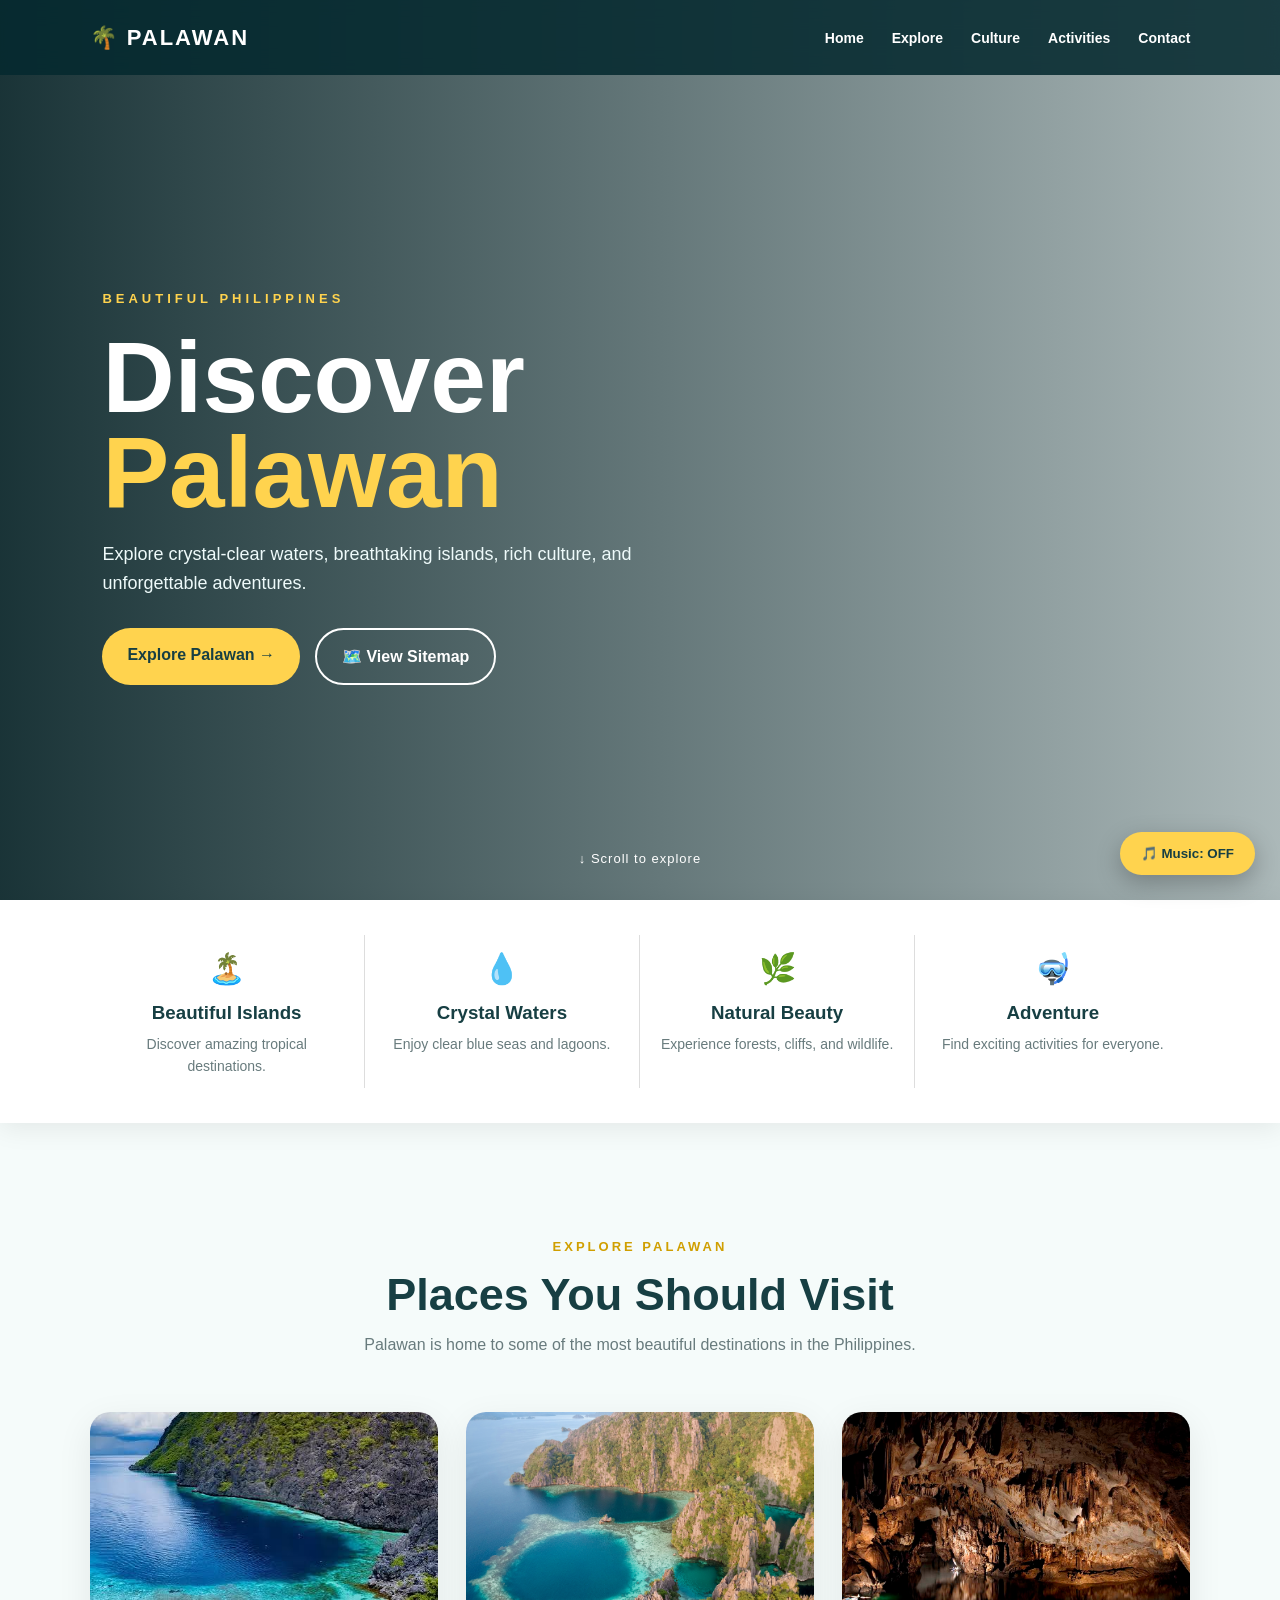
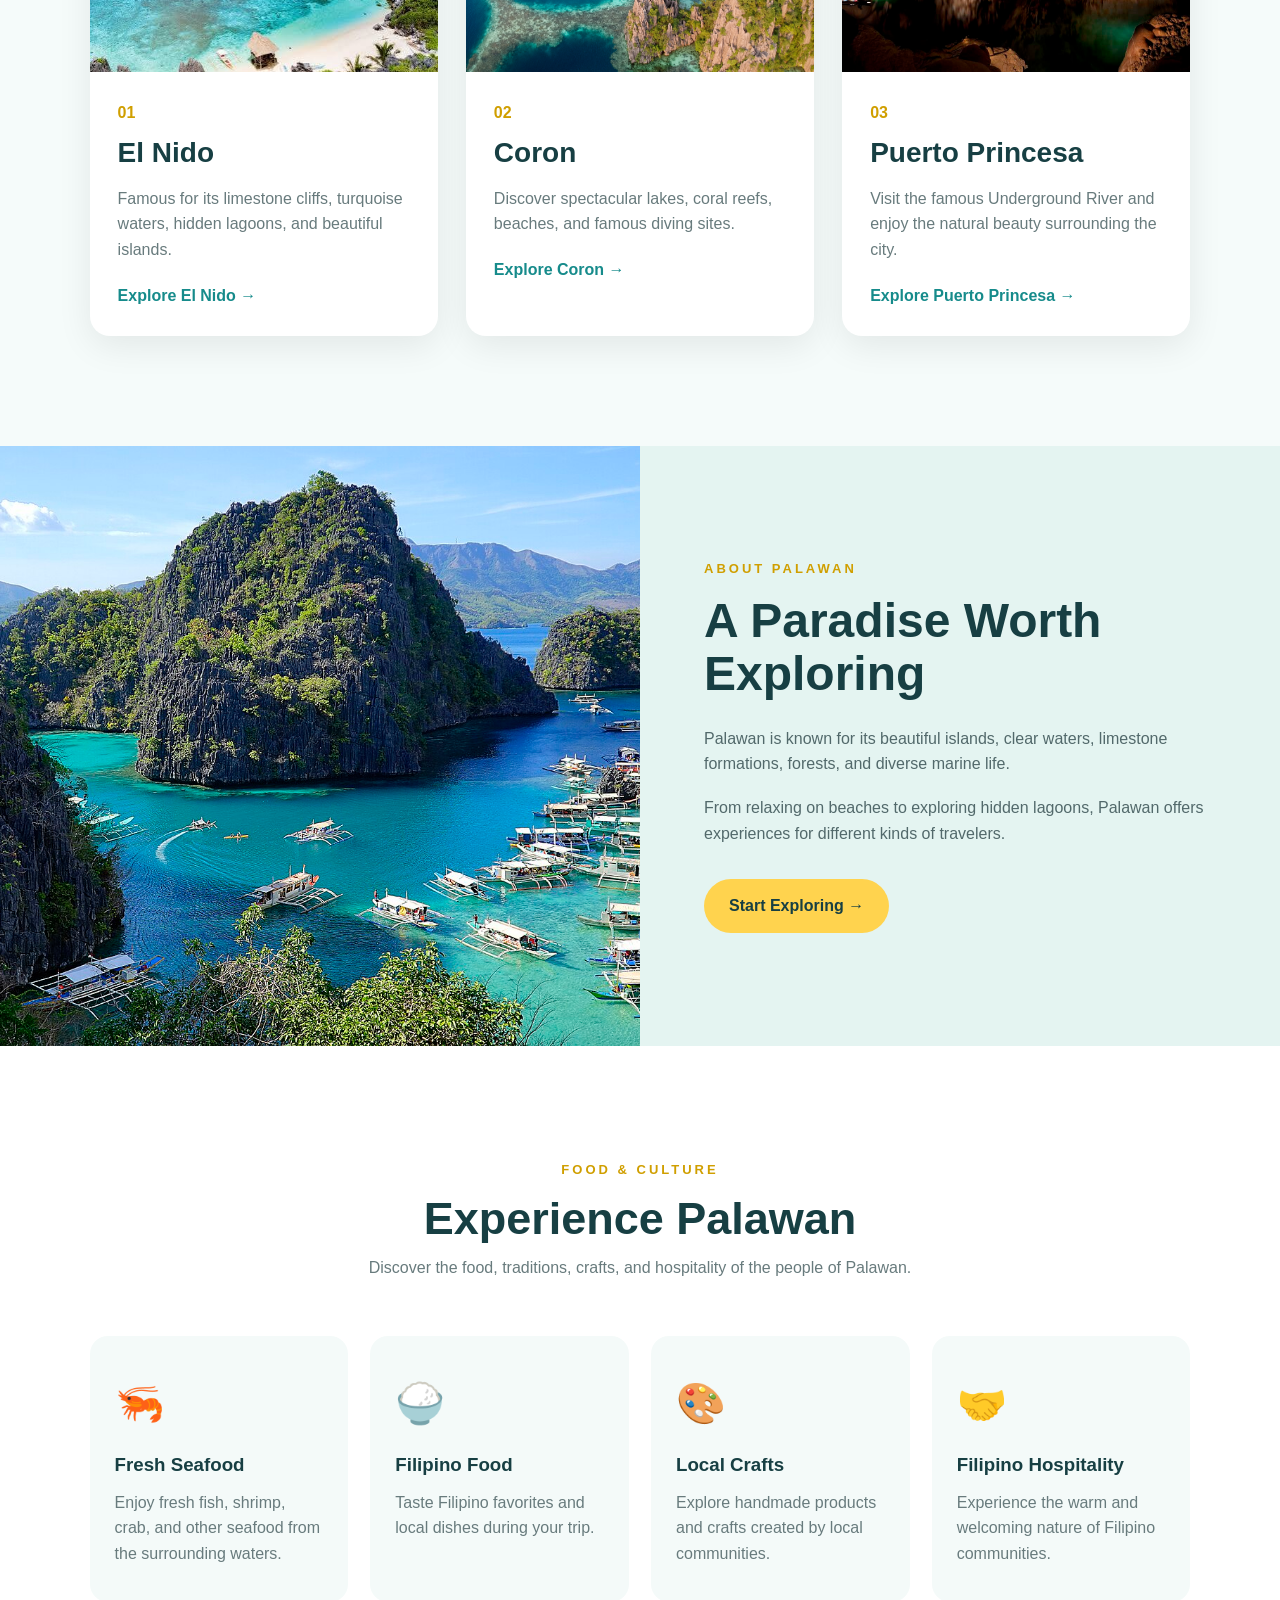
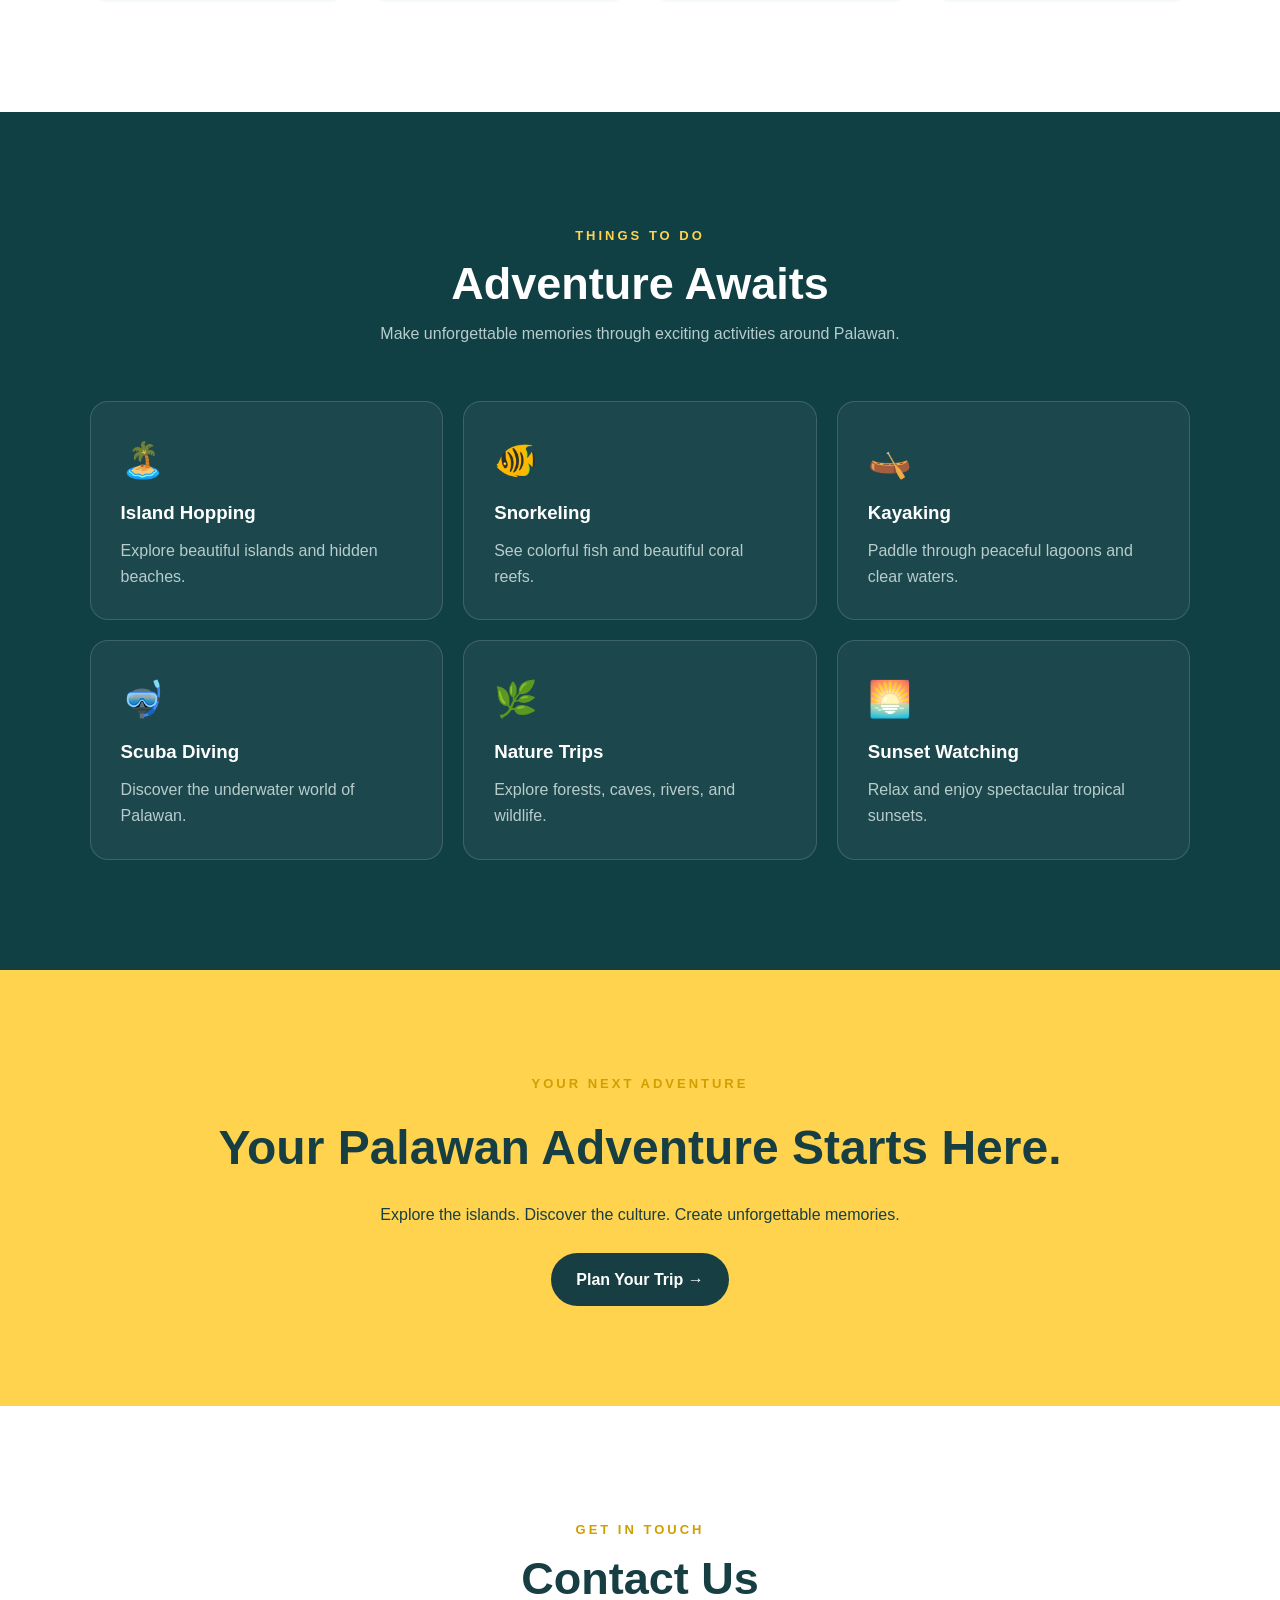
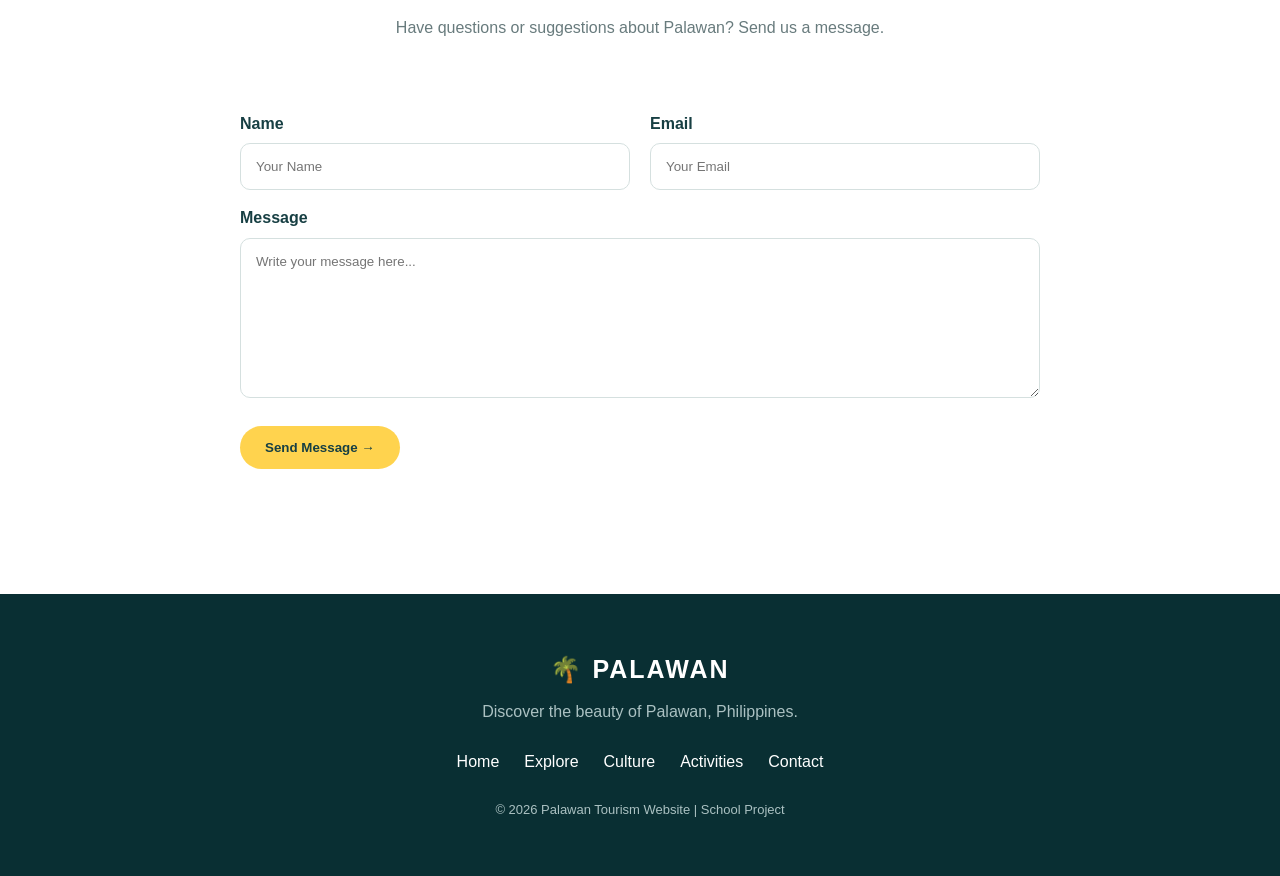
==== commit 00568c97: "Update index.html" ====
--- a/index.html
+++ b/index.html
@@ -25,11 +25,10 @@
 </header>
 
 <audio id="backgroundMusic"></audio>
-
 <button id="musicButton" class="music-button">
     🎵 Music: OFF
 </button>
-
+    
 <section id="home" class="video-hero">
 
     <video
@@ -176,7 +175,7 @@
         <article class="destination-card">
 
             <div class="card-image">
-                <img src="IMAGES/puerto-princesa.jpg" alt="Puerto Princesa Palawan">
+                <img src="Images/puerto-princesa.jpg" alt="Puerto Princesa Palawan">
             </div>
 
             <div class="card-content">
@@ -346,32 +345,6 @@
 
 </section>
 
-<section class="video-section">
-
-    <div class="heading">
-
-        <span>PALAWAN SHOWCASE</span>
-
-        <h2>Experience Palawan</h2>
-
-        <p>
-            Watch the cinematic view of Palawan.
-        </p>
-
-    </div>
-
-    <div class="showcase-video">
-
-        <video controls poster="Images/palawan.jpg">
-
-            <source src="Video/palawan.mp4" type="video/mp4">
-
-        </video>
-
-    </div>
-
-</section>
-
 <section class="cta">
 
     <span>YOUR NEXT ADVENTURE</span>
@@ -477,7 +450,7 @@
 
 </footer>
 
-<script src="Javascript/script.js"></script>
+<script src="Javascipt/script.js"></script>
 
 </body>
 </html>
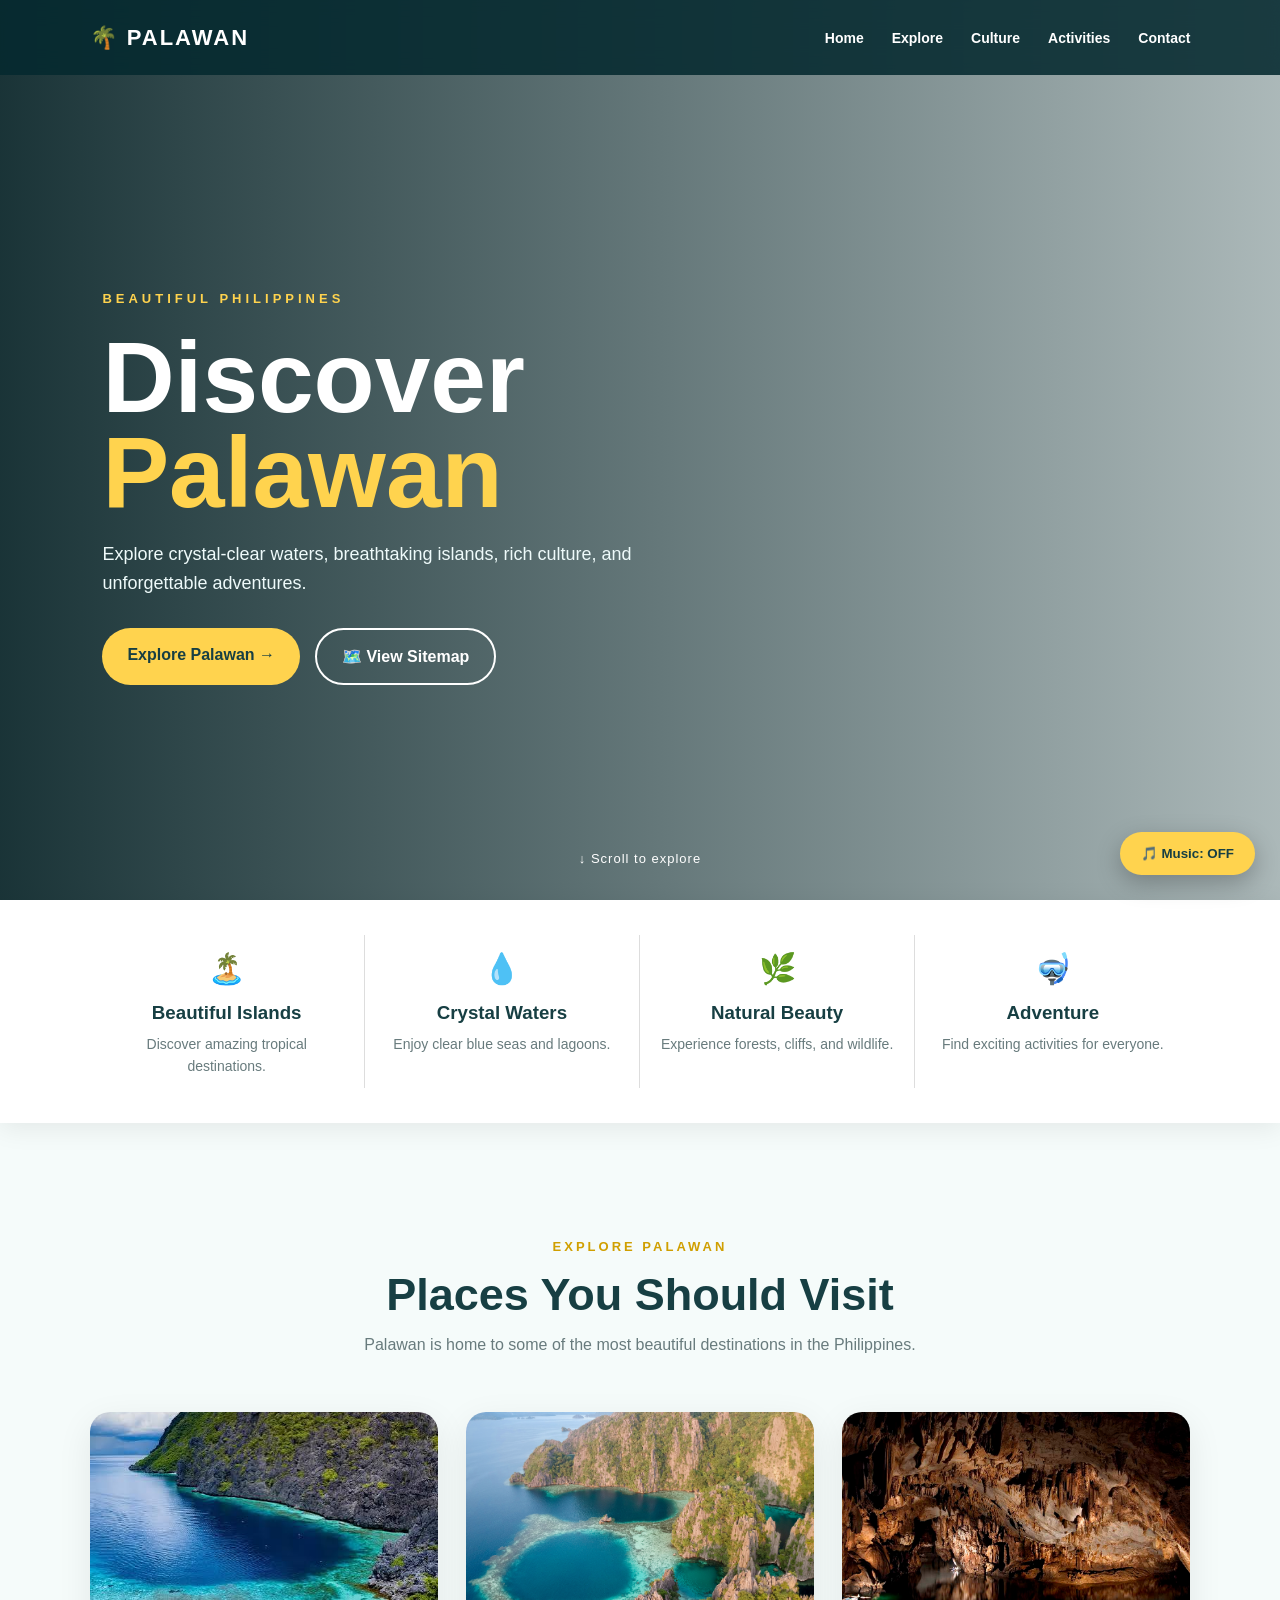
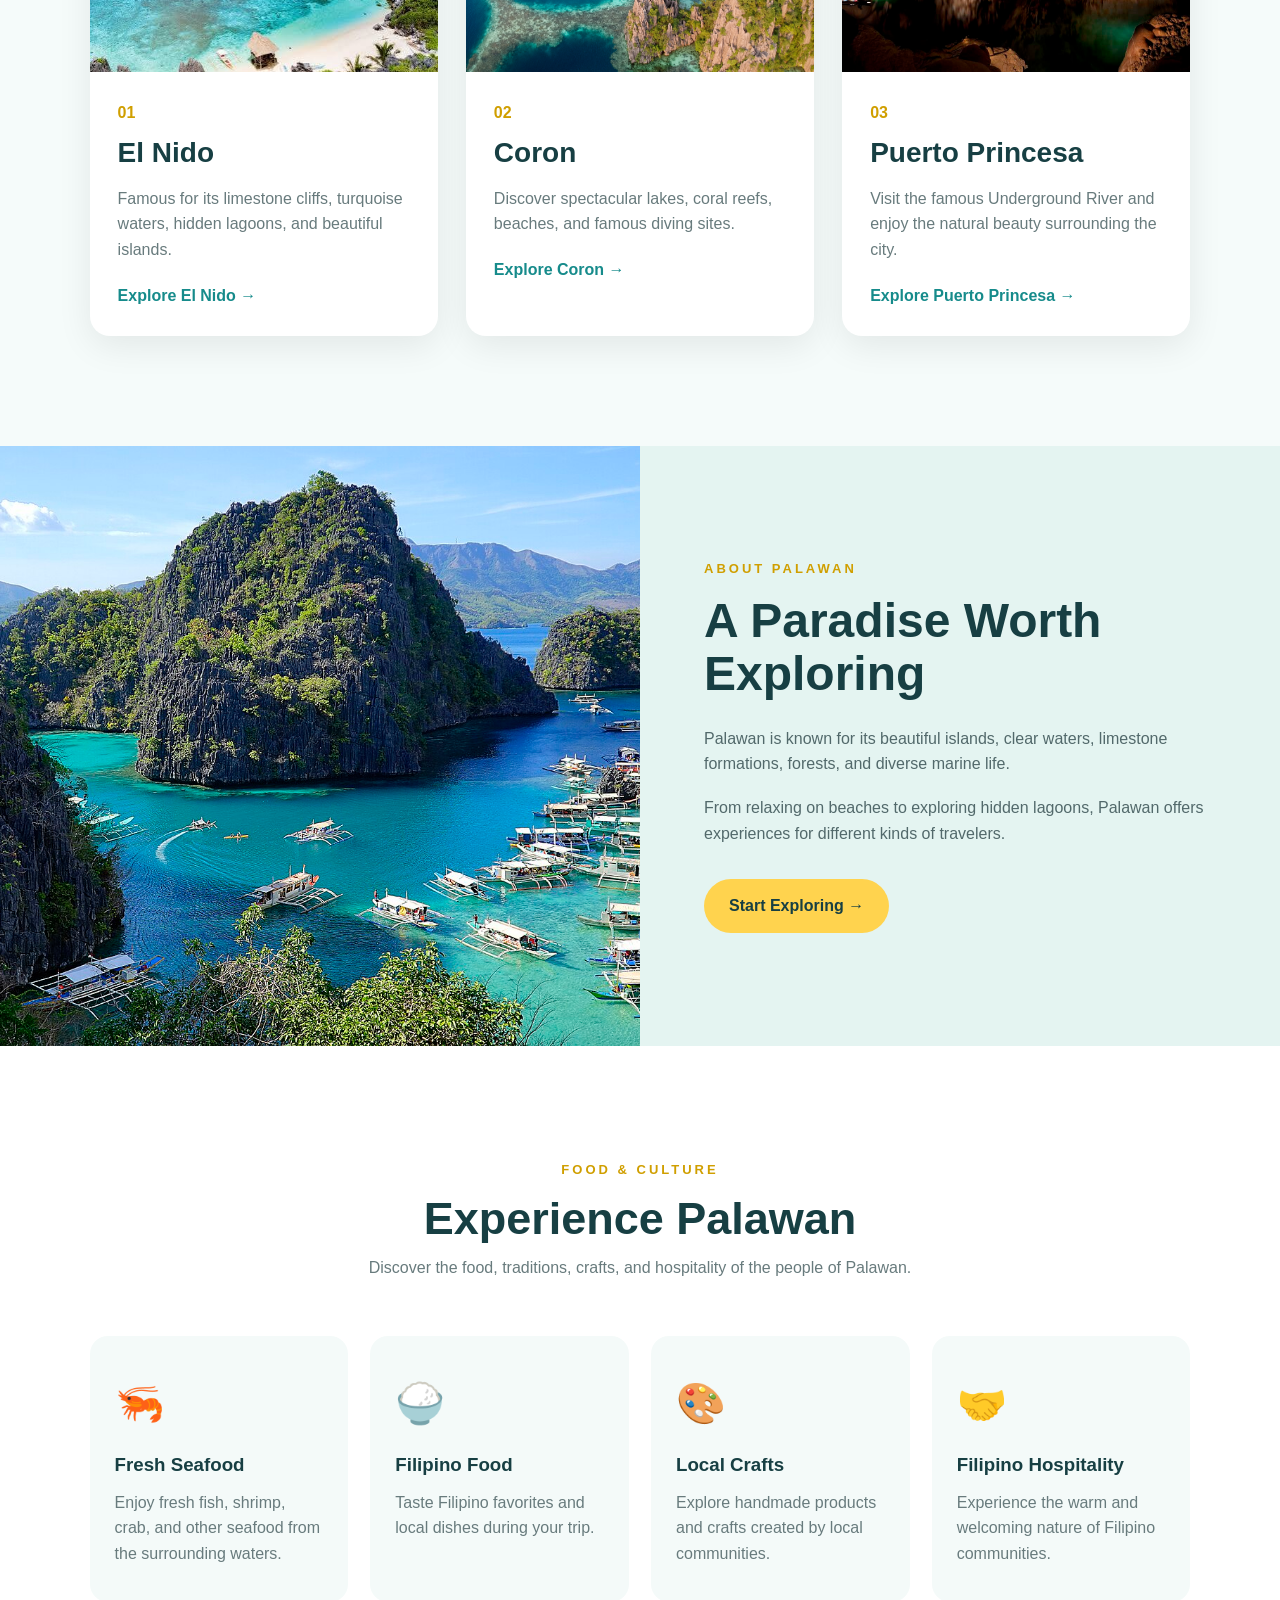
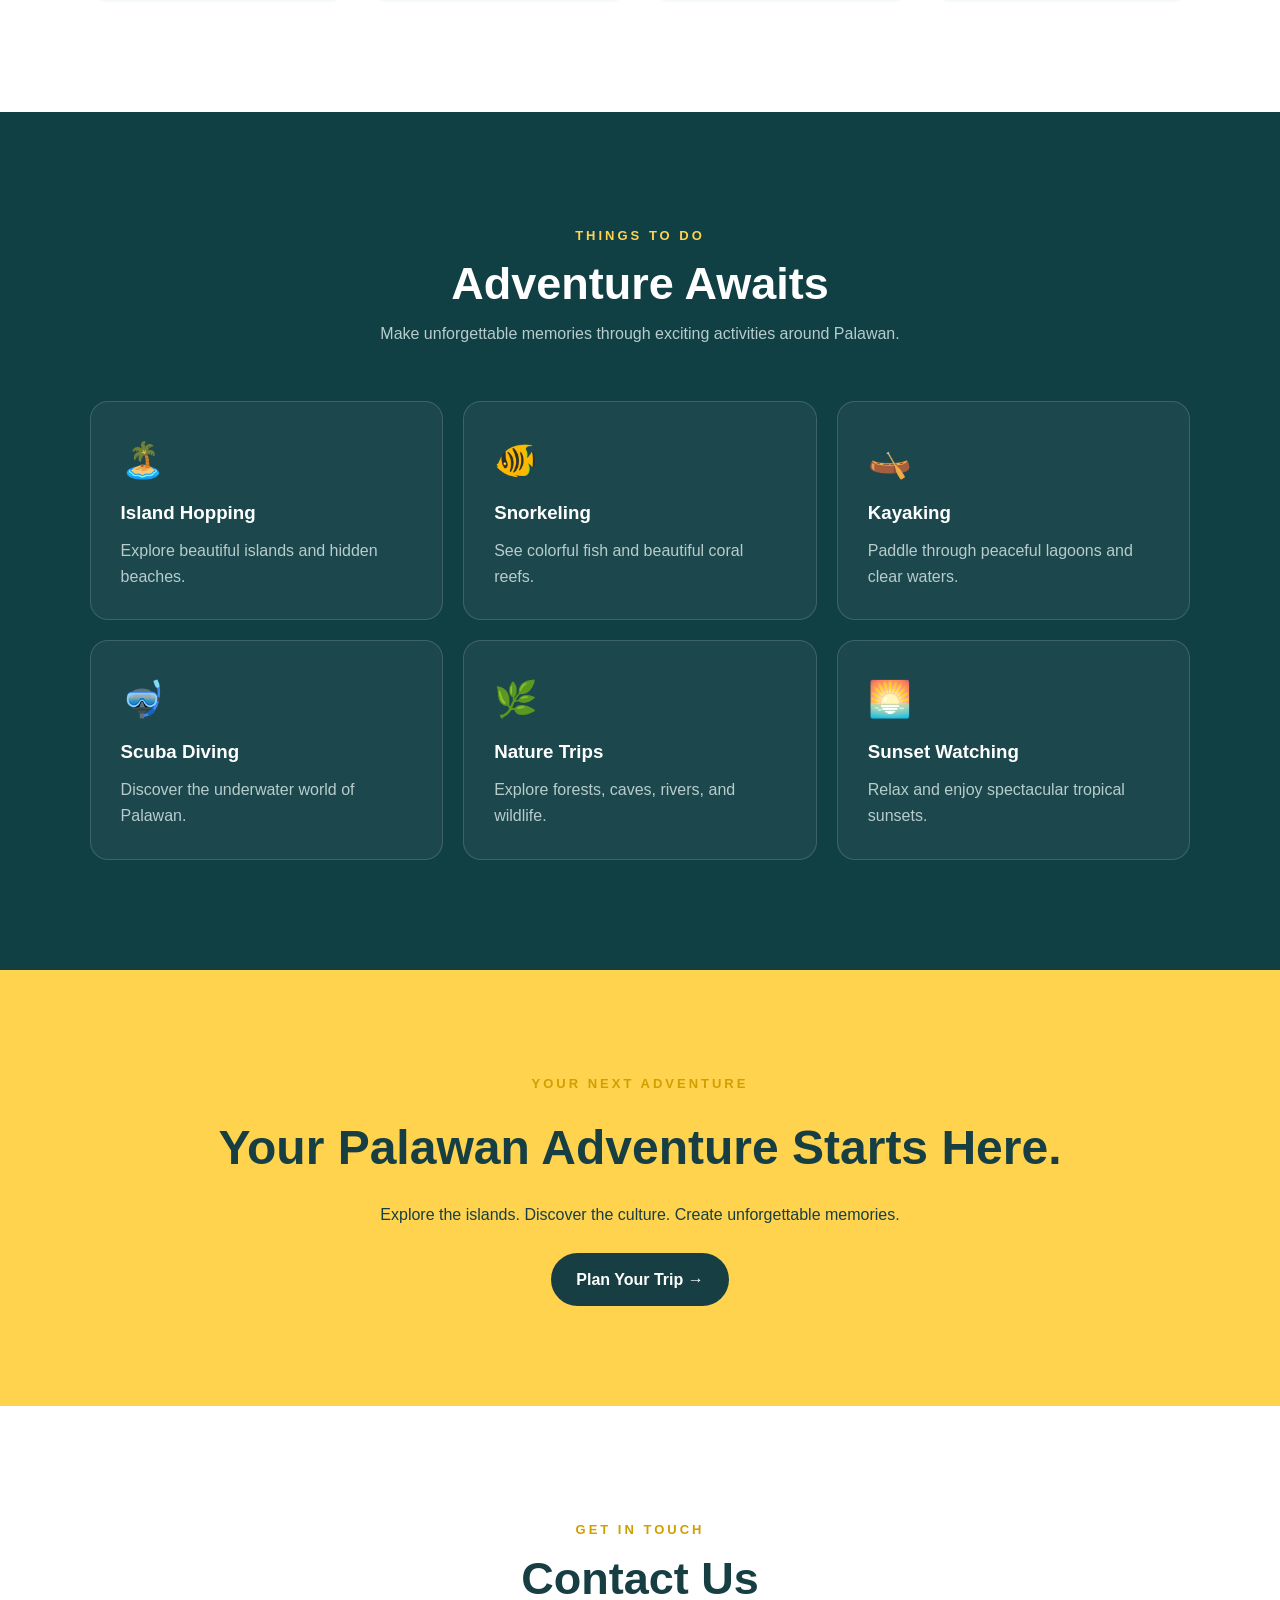
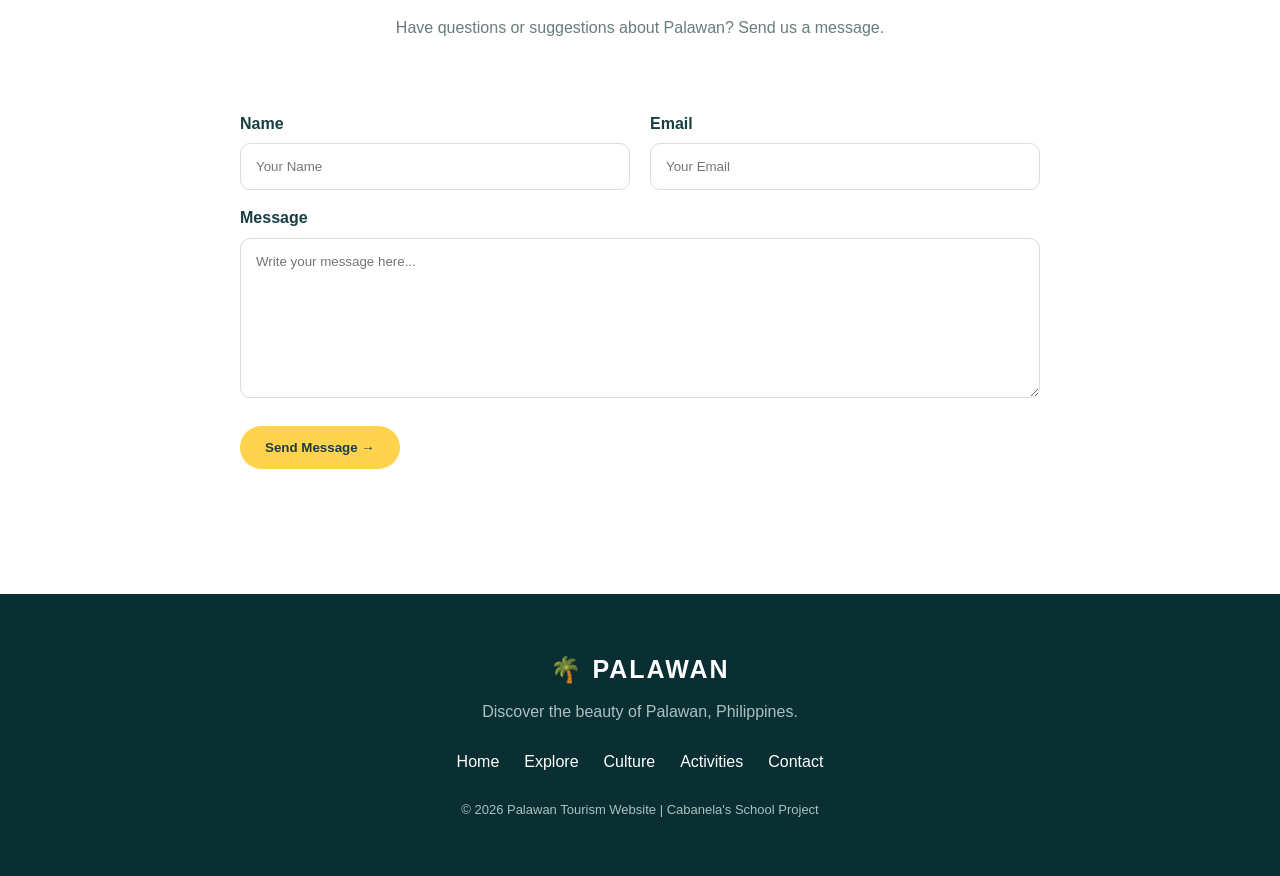
==== commit 4abe87a4: "Update index.html" ====
--- a/index.html
+++ b/index.html
@@ -445,7 +445,7 @@
     </div>
 
     <p class="copyright">
-        © 2026 Palawan Tourism Website | School Project
+        © 2026 Palawan Tourism Website | Cabanela's School Project
     </p>
 
 </footer>
